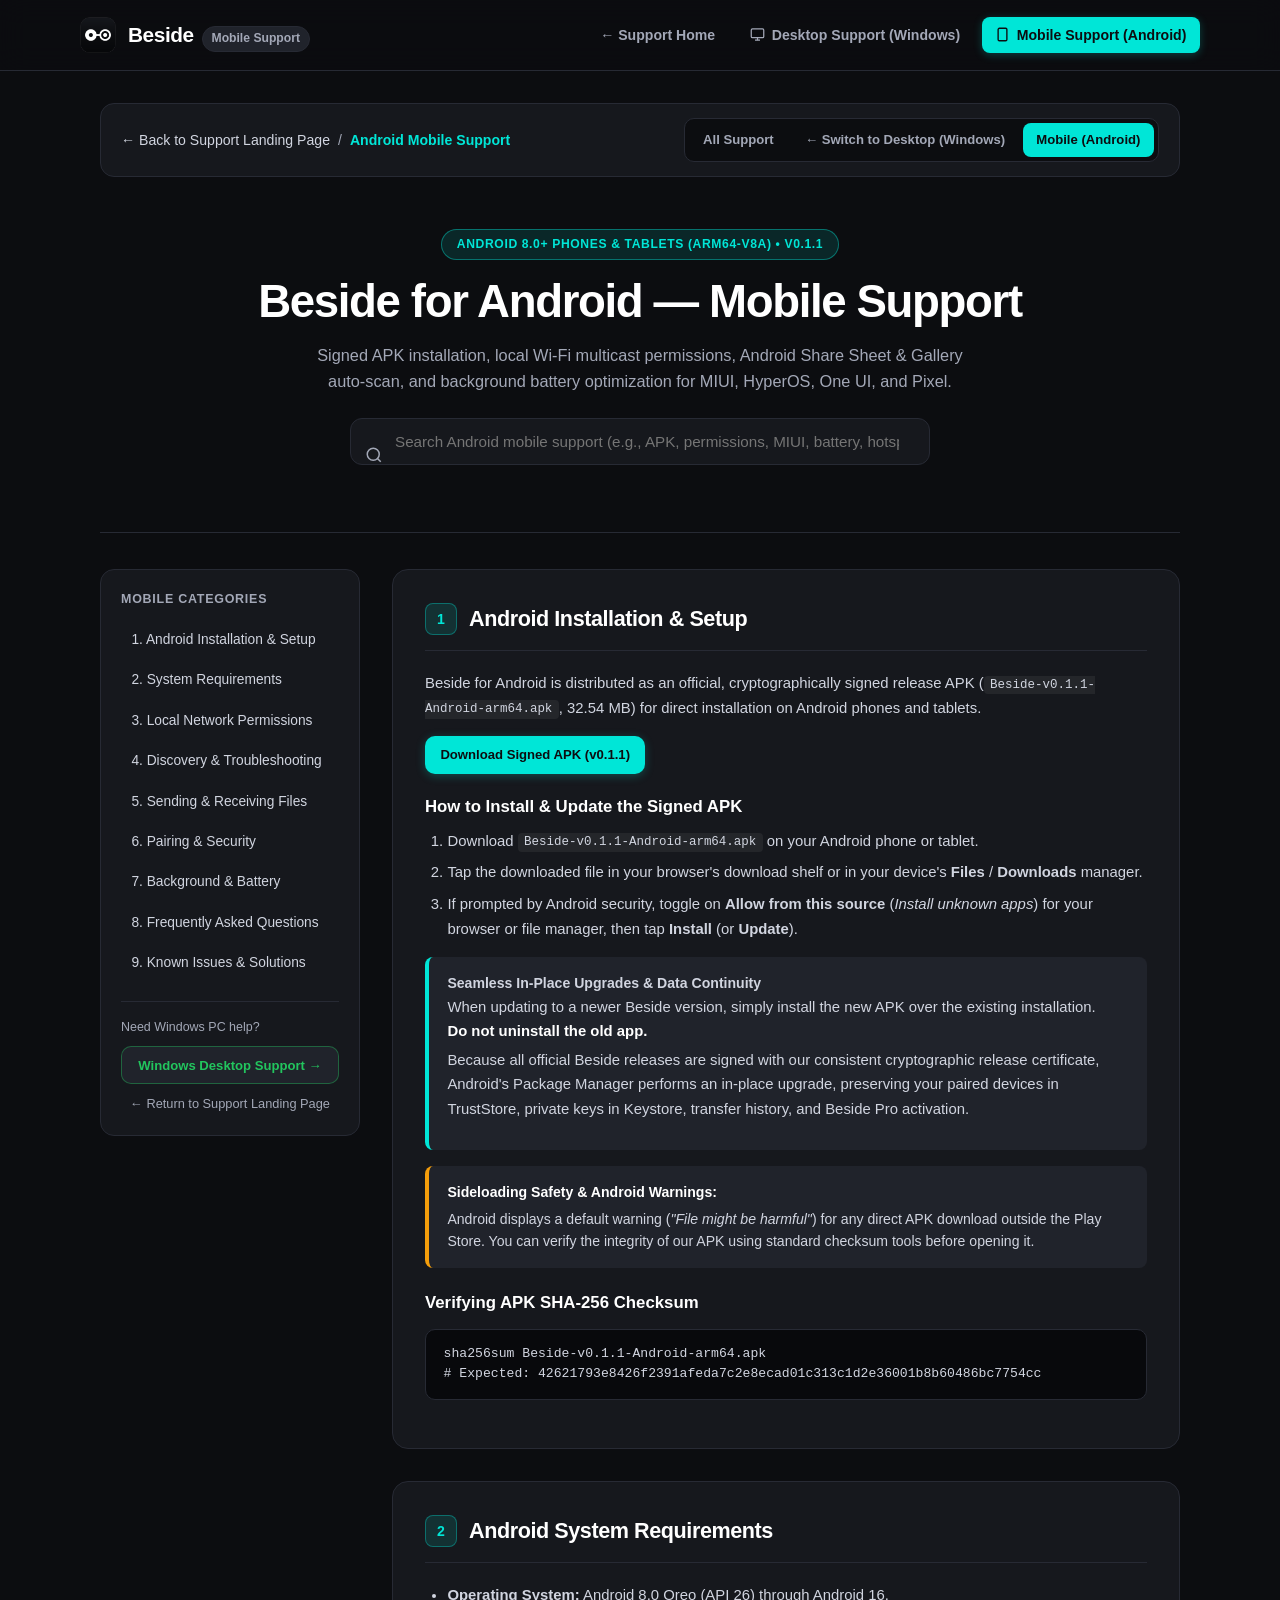
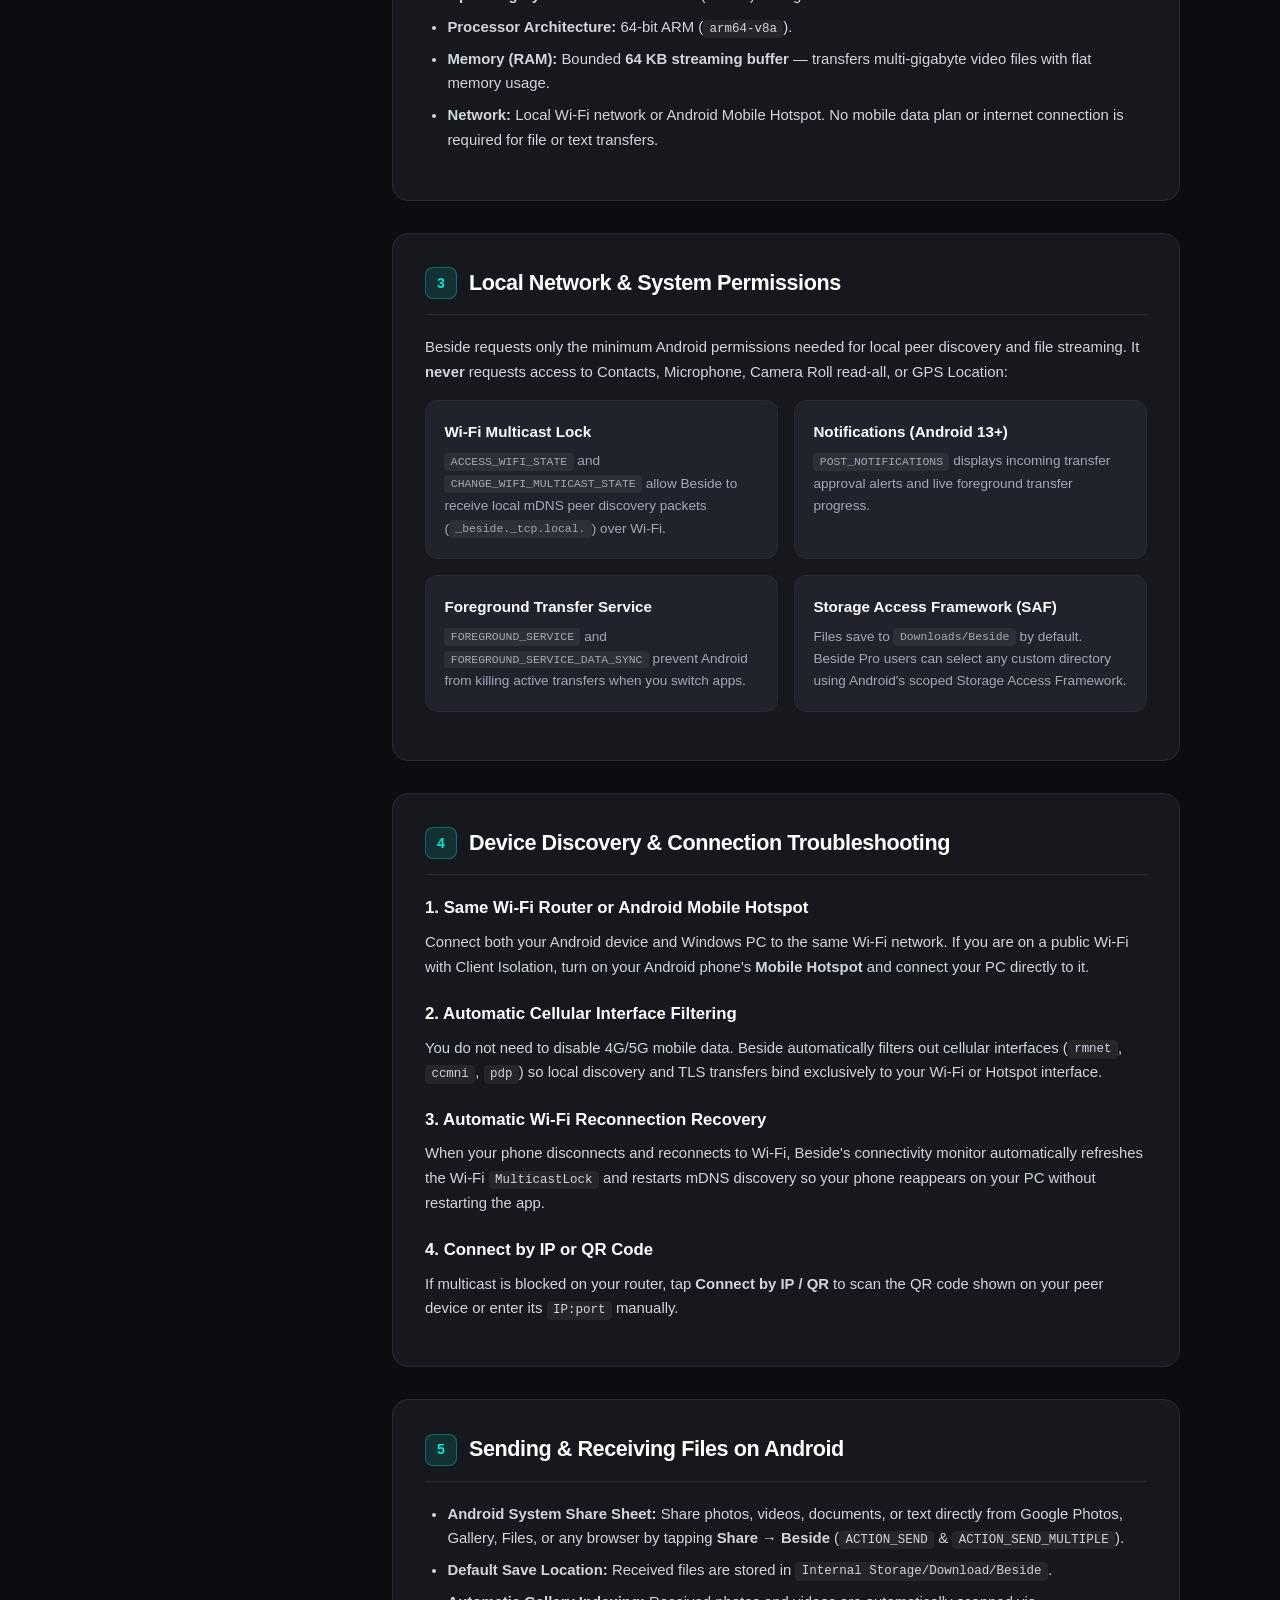
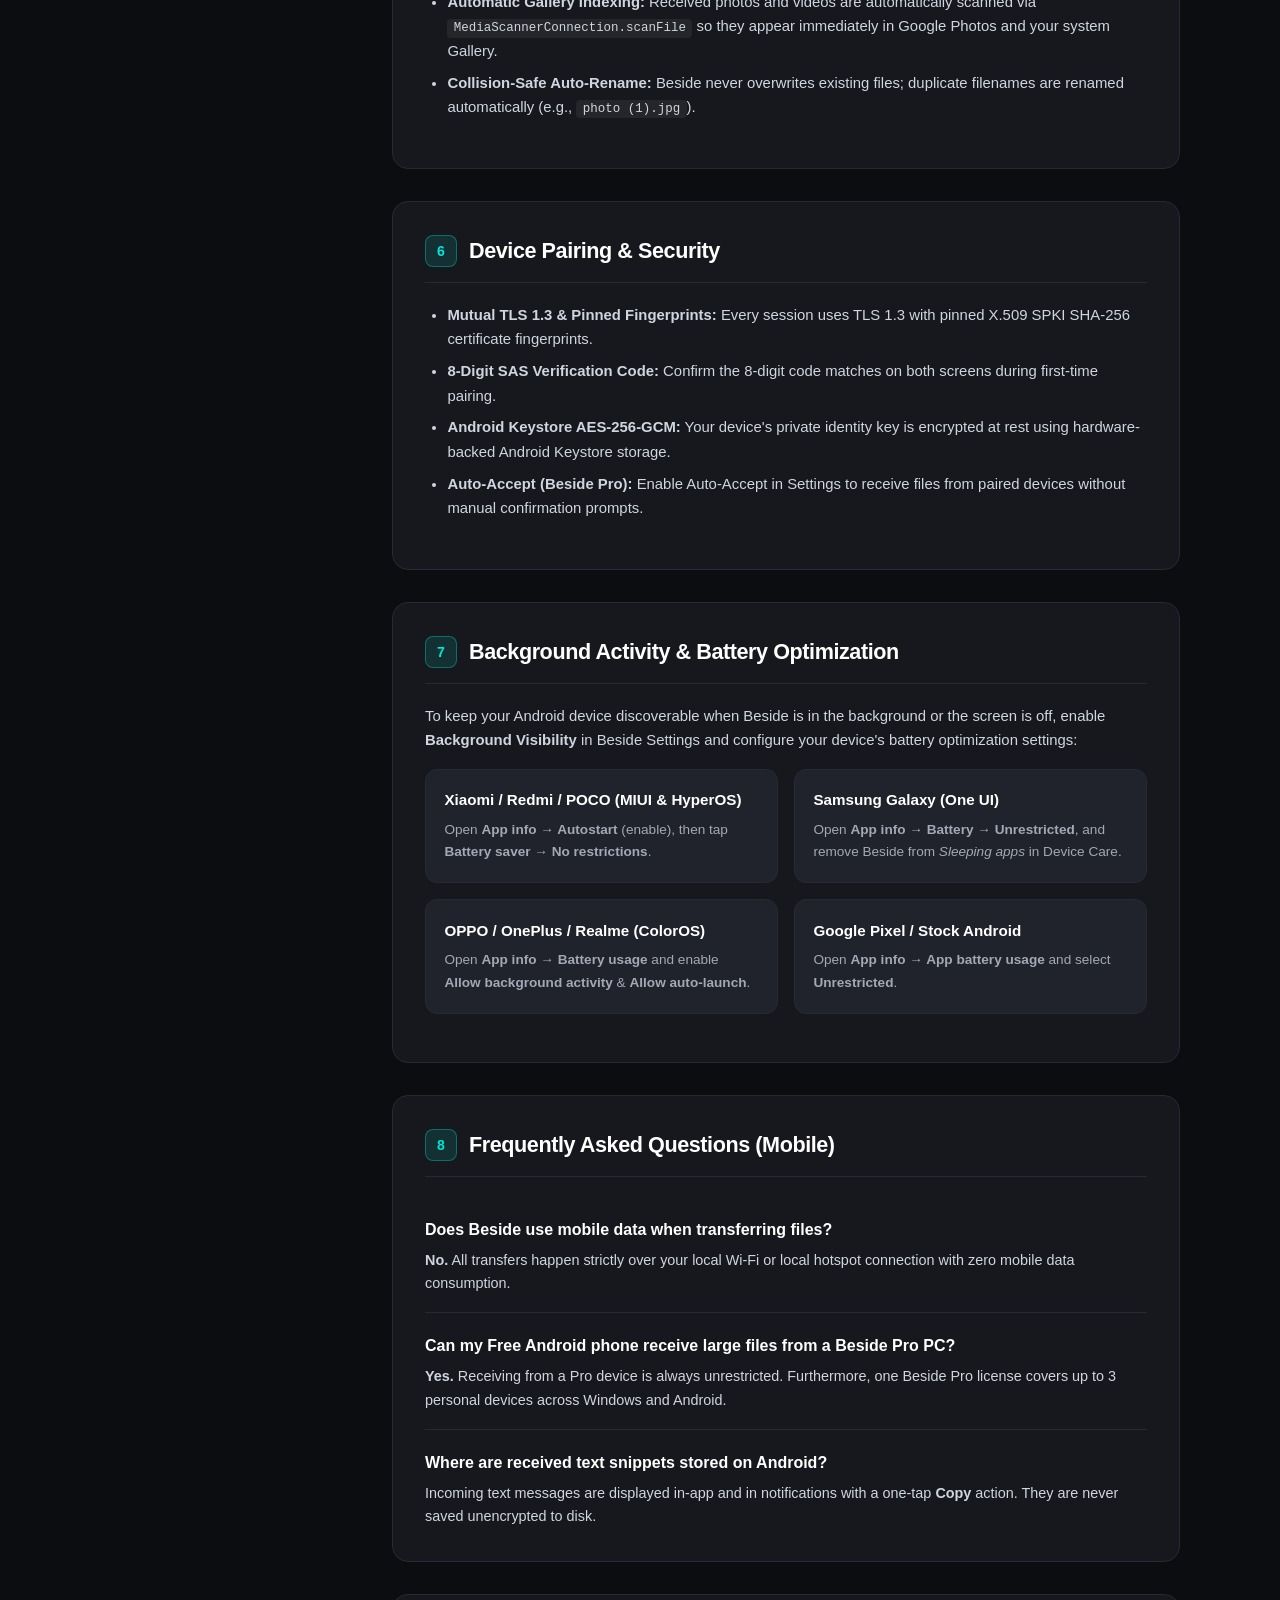
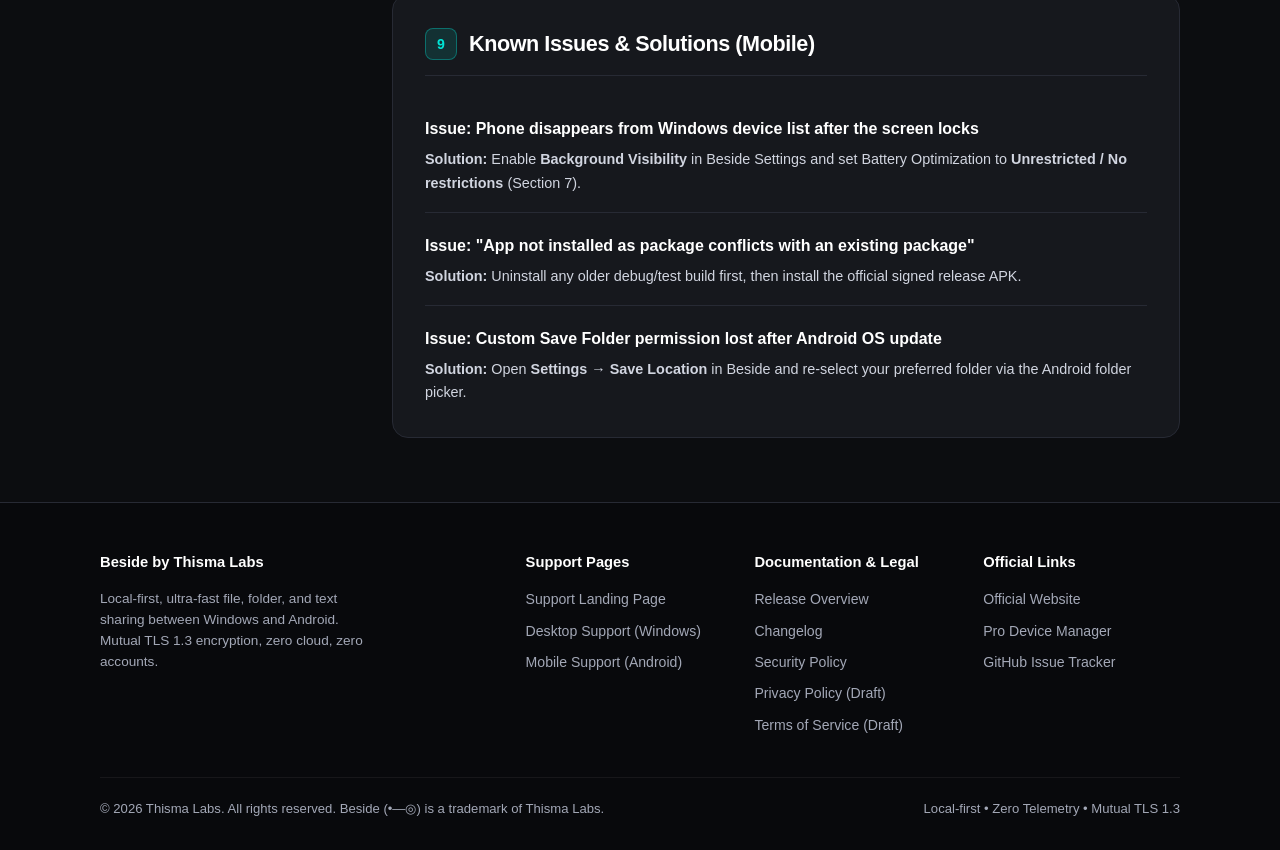
==== index.html @ 48322391 "Beside for Android customer support portal and release distribution" ====
<!DOCTYPE html>
<html lang="en">
<head>
  <meta charset="utf-8">
  <meta name="viewport" content="width=device-width, initial-scale=1">
  <title>Android Mobile Support — Beside Help Center</title>
  <meta name="description" content="Dedicated Android 8.0+ customer support for Beside: APK installation, local Wi-Fi multicast permissions, Share Sheet, Gallery auto-scan, and MIUI/HyperOS/One UI battery optimization.">
  <link rel="icon" type="image/png" href="assets/logo.png">
  <link rel="stylesheet" href="styles.css">
</head>
<body>
  <!-- Header & Navigation -->
  <header class="site-header">
    <div class="container header-inner">
      <a href="index.html" class="brand-link" aria-label="Beside Support Center Home">
        <img src="assets/logo.png" alt="Beside Logo" class="brand-logo" width="36" height="36">
        <div class="brand-title-wrap">
          <span class="product-name">Beside</span>
          <span class="support-tag">Mobile Support</span>
        </div>
      </a>

      <nav class="site-nav" aria-label="Support Navigation">
        <a href="index.html" class="nav-link">&larr; Support Home</a>
        <a href="https://thisma-labs.github.io/beside-windows-support" class="nav-link">
          <svg width="15" height="15" viewBox="0 0 24 24" fill="none" stroke="currentColor" stroke-width="2"><rect x="2" y="3" width="20" height="14" rx="2"/><line x1="8" y1="21" x2="16" y2="21"/><line x1="12" y1="17" x2="12" y2="21"/></svg>
          Desktop Support (Windows)
        </a>
        <a href="mobile.html" class="nav-link active-mobile" aria-current="page">
          <svg width="15" height="15" viewBox="0 0 24 24" fill="none" stroke="currentColor" stroke-width="2.2"><rect x="5" y="2" width="14" height="20" rx="2"/><line x1="12" y1="18" x2="12.01" y2="18"/></svg>
          Mobile Support (Android)
        </a>
      </nav>
    </div>
  </header>

  <main>
    <div class="container">
      <!-- Platform Switcher Bar -->
      <div class="platform-switcher-bar" aria-label="Support Platform Switcher">
        <div class="breadcrumb-nav">
          <a href="index.html">&larr; Back to Support Landing Page</a>
          <span>/</span>
          <span style="color: var(--cyan); font-weight: 700;">Android Mobile Support</span>
        </div>
        <div class="platform-tabs" role="navigation" aria-label="Switch Support Platform">
          <a href="index.html" class="platform-tab">All Support</a>
          <a href="https://thisma-labs.github.io/beside-windows-support" class="platform-tab">&larr; Switch to Desktop (Windows)</a>
          <a href="mobile.html" class="platform-tab active-mobile" aria-current="page">Mobile (Android)</a>
        </div>
      </div>

      <!-- Hero & Live Search -->
      <section class="support-hero">
        <div class="support-badge cyan">ANDROID 8.0+ PHONES &amp; TABLETS (arm64-v8a) &bull; v0.1.1</div>
        <h1 class="support-title">Beside for Android — Mobile Support</h1>
        <p class="support-subtitle">
          Signed APK installation, local Wi-Fi multicast permissions, Android Share Sheet &amp; Gallery auto-scan, and background battery optimization for MIUI, HyperOS, One UI, and Pixel.
        </p>
        <div class="support-search-wrap">
          <svg class="support-search-icon" width="18" height="18" viewBox="0 0 24 24" fill="none" stroke="currentColor" stroke-width="2"><circle cx="11" cy="11" r="8"/><line x1="21" y1="21" x2="16.65" y2="16.65"/></svg>
          <input
            id="mobile-search"
            type="search"
            class="support-search-input"
            placeholder="Search Android mobile support (e.g., APK, permissions, MIUI, battery, hotspot, gallery)..."
            aria-label="Search Android mobile support"
            oninput="filterSupport('mobile-search', 'mobile-search-status')"
          >
          <div id="mobile-search-status" class="search-status" aria-live="polite"></div>
        </div>
      </section>

      <div class="support-layout">
        <!-- Sticky Sidebar Table of Contents -->
        <aside class="support-sidebar" aria-label="Mobile Support Sections">
          <h3>Mobile Categories</h3>
          <ul class="support-toc">
            <li><a href="#installation">1. Android Installation &amp; Setup</a></li>
            <li><a href="#requirements">2. System Requirements</a></li>
            <li><a href="#permissions">3. Local Network Permissions</a></li>
            <li><a href="#discovery">4. Discovery &amp; Troubleshooting</a></li>
            <li><a href="#transfers">5. Sending &amp; Receiving Files</a></li>
            <li><a href="#pairing-security">6. Pairing &amp; Security</a></li>
            <li><a href="#battery-background">7. Background &amp; Battery</a></li>
            <li><a href="#faq">8. Frequently Asked Questions</a></li>
            <li><a href="#known-issues">9. Known Issues &amp; Solutions</a></li>
          </ul>
          <div class="support-sidebar-switch">
            <div style="font-size: 0.78rem; color: var(--silver); margin-bottom: 0.5rem;">Need Windows PC help?</div>
            <a href="https://thisma-labs.github.io/beside-windows-support" class="btn btn-secondary btn-sm" style="width: 100%; border-color: rgba(34, 197, 94, 0.4); color: var(--emerald);">
              Windows Desktop Support &rarr;
            </a>
            <a href="index.html" style="display: block; text-align: center; margin-top: 0.65rem; font-size: 0.8rem; color: var(--silver); text-decoration: none;">
              &larr; Return to Support Landing Page
            </a>
          </div>
        </aside>

        <!-- Main Content -->
        <div class="support-content">
          <!-- 1. Android Installation and Setup -->
          <section id="installation" class="support-section searchable-support-block">
            <div class="support-section-header">
              <span class="support-section-num cyan">1</span>
              <h2>Android Installation &amp; Setup</h2>
            </div>
            <p>
              Beside for Android is distributed as an official, cryptographically signed release APK (<code>Beside-v0.1.1-Android-arm64.apk</code>, 32.54 MB) for direct installation on Android phones and tablets.
            </p>
            <div style="margin: 1rem 0 1.25rem;">
              <a href="https://github.com/thisma-labs/beside/releases/download/v0.1.1/Beside-v0.1.1-Android-arm64.apk" class="btn btn-cyan btn-sm">Download Signed APK (v0.1.1)</a>
            </div>
            <h3>How to Install &amp; Update the Signed APK</h3>
            <ol>
              <li>Download <code>Beside-v0.1.1-Android-arm64.apk</code> on your Android phone or tablet.</li>
              <li>Tap the downloaded file in your browser's download shelf or in your device's <strong>Files</strong> / <strong>Downloads</strong> manager.</li>
              <li>If prompted by Android security, toggle on <strong>Allow from this source</strong> (<em>Install unknown apps</em>) for your browser or file manager, then tap <strong>Install</strong> (or <strong>Update</strong>).</li>
            </ol>
            <div class="support-callout cyan" style="margin-top: 1rem;">
              <h4>Seamless In-Place Upgrades &amp; Data Continuity</h4>
              <p>
                When updating to a newer Beside version, simply install the new APK over the existing installation. <strong>Do not uninstall the old app.</strong> Because all official Beside releases are signed with our consistent cryptographic release certificate, Android's Package Manager performs an in-place upgrade, preserving your paired devices in TrustStore, private keys in Keystore, transfer history, and Beside Pro activation.
              </p>
            </div>
            <div class="support-callout amber" style="margin-top: 1rem;">
              <strong>Sideloading Safety &amp; Android Warnings:</strong>
              Android displays a default warning (<em>"File might be harmful"</em>) for any direct APK download outside the Play Store. You can verify the integrity of our APK using standard checksum tools before opening it.
            </div>
            <h3>Verifying APK SHA-256 Checksum</h3>
            <pre class="support-code">sha256sum Beside-v0.1.1-Android-arm64.apk
# Expected: 42621793e8426f2391afeda7c2e8ecad01c313c1d2e36001b8b60486bc7754cc</pre>
          </section>

          <!-- 2. Android System Requirements -->
          <section id="requirements" class="support-section searchable-support-block">
            <div class="support-section-header">
              <span class="support-section-num cyan">2</span>
              <h2>Android System Requirements</h2>
            </div>
            <ul>
              <li><strong>Operating System:</strong> Android 8.0 Oreo (API 26) through Android 16.</li>
              <li><strong>Processor Architecture:</strong> 64-bit ARM (<code>arm64-v8a</code>).</li>
              <li><strong>Memory (RAM):</strong> Bounded <strong>64 KB streaming buffer</strong> — transfers multi-gigabyte video files with flat memory usage.</li>
              <li><strong>Network:</strong> Local Wi-Fi network or Android Mobile Hotspot. No mobile data plan or internet connection is required for file or text transfers.</li>
            </ul>
          </section>

          <!-- 3. Local Network Permissions -->
          <section id="permissions" class="support-section searchable-support-block">
            <div class="support-section-header">
              <span class="support-section-num cyan">3</span>
              <h2>Local Network &amp; System Permissions</h2>
            </div>
            <p>
              Beside requests only the minimum Android permissions needed for local peer discovery and file streaming. It <strong>never</strong> requests access to Contacts, Microphone, Camera Roll read-all, or GPS Location:
            </p>
            <div class="support-grid-2">
              <div class="support-mini-card">
                <h4>Wi-Fi Multicast Lock</h4>
                <p><code>ACCESS_WIFI_STATE</code> and <code>CHANGE_WIFI_MULTICAST_STATE</code> allow Beside to receive local mDNS peer discovery packets (<code>_beside._tcp.local.</code>) over Wi-Fi.</p>
              </div>
              <div class="support-mini-card">
                <h4>Notifications (Android 13+)</h4>
                <p><code>POST_NOTIFICATIONS</code> displays incoming transfer approval alerts and live foreground transfer progress.</p>
              </div>
              <div class="support-mini-card">
                <h4>Foreground Transfer Service</h4>
                <p><code>FOREGROUND_SERVICE</code> and <code>FOREGROUND_SERVICE_DATA_SYNC</code> prevent Android from killing active transfers when you switch apps.</p>
              </div>
              <div class="support-mini-card">
                <h4>Storage Access Framework (SAF)</h4>
                <p>Files save to <code>Downloads/Beside</code> by default. Beside Pro users can select any custom directory using Android's scoped Storage Access Framework.</p>
              </div>
            </div>
          </section>

          <!-- 4. Device Discovery and Connection Troubleshooting -->
          <section id="discovery" class="support-section searchable-support-block">
            <div class="support-section-header">
              <span class="support-section-num cyan">4</span>
              <h2>Device Discovery &amp; Connection Troubleshooting</h2>
            </div>
            <h3>1. Same Wi-Fi Router or Android Mobile Hotspot</h3>
            <p>
              Connect both your Android device and Windows PC to the same Wi-Fi network. If you are on a public Wi-Fi with Client Isolation, turn on your Android phone's <strong>Mobile Hotspot</strong> and connect your PC directly to it.
            </p>
            <h3>2. Automatic Cellular Interface Filtering</h3>
            <p>
              You do not need to disable 4G/5G mobile data. Beside automatically filters out cellular interfaces (<code>rmnet</code>, <code>ccmni</code>, <code>pdp</code>) so local discovery and TLS transfers bind exclusively to your Wi-Fi or Hotspot interface.
            </p>
            <h3>3. Automatic Wi-Fi Reconnection Recovery</h3>
            <p>
              When your phone disconnects and reconnects to Wi-Fi, Beside's connectivity monitor automatically refreshes the Wi-Fi <code>MulticastLock</code> and restarts mDNS discovery so your phone reappears on your PC without restarting the app.
            </p>
            <h3>4. Connect by IP or QR Code</h3>
            <p>
              If multicast is blocked on your router, tap <strong>Connect by IP / QR</strong> to scan the QR code shown on your peer device or enter its <code>IP:port</code> manually.
            </p>
          </section>

          <!-- 5. Sending and Receiving Files -->
          <section id="transfers" class="support-section searchable-support-block">
            <div class="support-section-header">
              <span class="support-section-num cyan">5</span>
              <h2>Sending &amp; Receiving Files on Android</h2>
            </div>
            <ul>
              <li><strong>Android System Share Sheet:</strong> Share photos, videos, documents, or text directly from Google Photos, Gallery, Files, or any browser by tapping <strong>Share &rarr; Beside</strong> (<code>ACTION_SEND</code> &amp; <code>ACTION_SEND_MULTIPLE</code>).</li>
              <li><strong>Default Save Location:</strong> Received files are stored in <code>Internal Storage/Download/Beside</code>.</li>
              <li><strong>Automatic Gallery Indexing:</strong> Received photos and videos are automatically scanned via <code>MediaScannerConnection.scanFile</code> so they appear immediately in Google Photos and your system Gallery.</li>
              <li><strong>Collision-Safe Auto-Rename:</strong> Beside never overwrites existing files; duplicate filenames are renamed automatically (e.g., <code>photo (1).jpg</code>).</li>
            </ul>
          </section>

          <!-- 6. Device Pairing and Security -->
          <section id="pairing-security" class="support-section searchable-support-block">
            <div class="support-section-header">
              <span class="support-section-num cyan">6</span>
              <h2>Device Pairing &amp; Security</h2>
            </div>
            <ul>
              <li><strong>Mutual TLS 1.3 &amp; Pinned Fingerprints:</strong> Every session uses TLS 1.3 with pinned X.509 SPKI SHA-256 certificate fingerprints.</li>
              <li><strong>8-Digit SAS Verification Code:</strong> Confirm the 8-digit code matches on both screens during first-time pairing.</li>
              <li><strong>Android Keystore AES-256-GCM:</strong> Your device's private identity key is encrypted at rest using hardware-backed Android Keystore storage.</li>
              <li><strong>Auto-Accept (Beside Pro):</strong> Enable Auto-Accept in Settings to receive files from paired devices without manual confirmation prompts.</li>
            </ul>
          </section>

          <!-- 7. Background Activity and Battery Optimization -->
          <section id="battery-background" class="support-section searchable-support-block">
            <div class="support-section-header">
              <span class="support-section-num cyan">7</span>
              <h2>Background Activity &amp; Battery Optimization</h2>
            </div>
            <p>
              To keep your Android device discoverable when Beside is in the background or the screen is off, enable <strong>Background Visibility</strong> in Beside Settings and configure your device's battery optimization settings:
            </p>
            <div class="support-grid-2">
              <div class="support-mini-card">
                <h4>Xiaomi / Redmi / POCO (MIUI &amp; HyperOS)</h4>
                <p>Open <strong>App info &rarr; Autostart</strong> (enable), then tap <strong>Battery saver &rarr; No restrictions</strong>.</p>
              </div>
              <div class="support-mini-card">
                <h4>Samsung Galaxy (One UI)</h4>
                <p>Open <strong>App info &rarr; Battery &rarr; Unrestricted</strong>, and remove Beside from <em>Sleeping apps</em> in Device Care.</p>
              </div>
              <div class="support-mini-card">
                <h4>OPPO / OnePlus / Realme (ColorOS)</h4>
                <p>Open <strong>App info &rarr; Battery usage</strong> and enable <strong>Allow background activity</strong> &amp; <strong>Allow auto-launch</strong>.</p>
              </div>
              <div class="support-mini-card">
                <h4>Google Pixel / Stock Android</h4>
                <p>Open <strong>App info &rarr; App battery usage</strong> and select <strong>Unrestricted</strong>.</p>
              </div>
            </div>
          </section>

          <!-- 8. Frequently Asked Questions -->
          <section id="faq" class="support-section searchable-support-block">
            <div class="support-section-header">
              <span class="support-section-num cyan">8</span>
              <h2>Frequently Asked Questions (Mobile)</h2>
            </div>
            <div class="faq-item">
              <h3>Does Beside use mobile data when transferring files?</h3>
              <p><strong>No.</strong> All transfers happen strictly over your local Wi-Fi or local hotspot connection with zero mobile data consumption.</p>
            </div>
            <div class="faq-item">
              <h3>Can my Free Android phone receive large files from a Beside Pro PC?</h3>
              <p><strong>Yes.</strong> Receiving from a Pro device is always unrestricted. Furthermore, one Beside Pro license covers up to 3 personal devices across Windows and Android.</p>
            </div>
            <div class="faq-item">
              <h3>Where are received text snippets stored on Android?</h3>
              <p>Incoming text messages are displayed in-app and in notifications with a one-tap <strong>Copy</strong> action. They are never saved unencrypted to disk.</p>
            </div>
          </section>

          <!-- 9. Known Issues and Solutions -->
          <section id="known-issues" class="support-section searchable-support-block">
            <div class="support-section-header">
              <span class="support-section-num cyan">9</span>
              <h2>Known Issues &amp; Solutions (Mobile)</h2>
            </div>
            <div class="faq-item">
              <h3>Issue: Phone disappears from Windows device list after the screen locks</h3>
              <p><strong>Solution:</strong> Enable <strong>Background Visibility</strong> in Beside Settings and set Battery Optimization to <strong>Unrestricted / No restrictions</strong> (Section 7).</p>
            </div>
            <div class="faq-item">
              <h3>Issue: "App not installed as package conflicts with an existing package"</h3>
              <p><strong>Solution:</strong> Uninstall any older debug/test build first, then install the official signed release APK.</p>
            </div>
            <div class="faq-item">
              <h3>Issue: Custom Save Folder permission lost after Android OS update</h3>
              <p><strong>Solution:</strong> Open <strong>Settings &rarr; Save Location</strong> in Beside and re-select your preferred folder via the Android folder picker.</p>
            </div>
          </section>
        </div>
      </div>
    </div>
  </main>

  <!-- Footer -->
  <footer class="site-footer">
    <div class="container">
      <div class="footer-grid">
        <div class="footer-col">
          <h4>Beside by Thisma Labs</h4>
          <p style="max-width: 280px; font-size: 0.85rem; line-height: 1.55;">
            Local-first, ultra-fast file, folder, and text sharing between Windows and Android. Mutual TLS 1.3 encryption, zero cloud, zero accounts.
          </p>
        </div>
        <div class="footer-col">
          <h4>Support Pages</h4>
          <ul>
            <li><a href="index.html">Support Landing Page</a></li>
            <li><a href="https://thisma-labs.github.io/beside-windows-support">Desktop Support (Windows)</a></li>
            <li><a href="mobile.html">Mobile Support (Android)</a></li>
          </ul>
        </div>
        <div class="footer-col">
          <h4>Documentation &amp; Legal</h4>
          <ul>
            <li><a href="README.md">Release Overview</a></li>
            <li><a href="CHANGELOG.md">Changelog</a></li>
            <li><a href="SECURITY.md">Security Policy</a></li>
            <li><a href="https://beside-license-worker.khthisald.workers.dev/legal/privacy">Privacy Policy (Draft)</a></li>
            <li><a href="https://beside-license-worker.khthisald.workers.dev/legal/terms">Terms of Service (Draft)</a></li>
          </ul>
        </div>
        <div class="footer-col">
          <h4>Official Links</h4>
          <ul>
            <li><a href="https://beside-license-worker.khthisald.workers.dev" target="_blank" rel="noopener noreferrer">Official Website</a></li>
            <li><a href="https://beside-license-worker.khthisald.workers.dev/devices" target="_blank" rel="noopener noreferrer">Pro Device Manager</a></li>
            <li><a href="https://github.com/thisma-labs/beside/issues" target="_blank" rel="noopener noreferrer">GitHub Issue Tracker</a></li>
          </ul>
        </div>
      </div>
      <div class="footer-bottom">
        <div>&copy; 2026 Thisma Labs. All rights reserved. Beside (&bull;&mdash;&#9678;) is a trademark of Thisma Labs.</div>
        <div>Local-first &bull; Zero Telemetry &bull; Mutual TLS 1.3</div>
      </div>
    </div>
  </footer>

  <script>
    function filterSupport(inputId, statusId) {
      var input = document.getElementById(inputId);
      var status = document.getElementById(statusId);
      if (!input) return;
      var q = (input.value || '').trim().toLowerCase();
      var blocks = document.querySelectorAll('.searchable-support-block');
      var count = 0;
      for (var i = 0; i < blocks.length; i++) {
        var el = blocks[i];
        var txt = (el.textContent || '').toLowerCase();
        if (!q || txt.indexOf(q) !== -1) {
          el.style.display = '';
          count++;
        } else {
          el.style.display = 'none';
        }
      }
      if (status) {
        status.textContent = !q ? '' : (count === 0 ? 'No matching sections found.' : 'Showing ' + count + ' matching section' + (count === 1 ? '' : 's') + '.');
      }
    }
  </script>
</body>
</html>
---- styles.css ----
/*
 * Beside Customer Support Center — Official Stylesheet
 * Brand Palette: Obsidian Dark (#0C0D10), Slate Cards (#16181D),
 * Signal Emerald (#22C55E) for Desktop/Primary, Cyan (#00E6D7) for Mobile/Accent.
 * WCAG 2.2 AA Accessible & Mobile-First Responsive Layout.
 */

:root {
  --bg: #0C0D10;
  --bg-footer: #08090C;
  --card: #16181D;
  --card-elevated: #20232B;
  --card-hover: #262A34;
  --border: #272A34;
  --border-focus: #3A4050;
  --emerald: #22C55E;
  --emerald-subtle: rgba(34, 197, 94, 0.12);
  --emerald-glow: rgba(34, 197, 94, 0.25);
  --cyan: #00E6D7;
  --cyan-subtle: rgba(0, 230, 215, 0.12);
  --cyan-glow: rgba(0, 230, 215, 0.25);
  --amber: #F59E0B;
  --amber-subtle: rgba(245, 158, 11, 0.12);
  --white: #FFFFFF;
  --silver: #A3A8B7;
  --silver-light: #D1D5E0;
  --font-sans: -apple-system, BlinkMacSystemFont, "Segoe UI", Roboto, Inter, Helvetica, Arial, sans-serif;
  --font-mono: ui-monospace, "Cascadia Code", "JetBrains Mono", Consolas, monospace;
  --max-w: 1120px;
}

* {
  box-sizing: border-box;
  margin: 0;
  padding: 0;
}

html {
  scroll-behavior: smooth;
}

body {
  background-color: var(--bg);
  color: var(--white);
  font-family: var(--font-sans);
  line-height: 1.6;
  display: flex;
  flex-direction: column;
  min-height: 100vh;
  -webkit-font-smoothing: antialiased;
}

a:focus-visible,
button:focus-visible,
input:focus-visible {
  outline: 2px solid var(--emerald);
  outline-offset: 3px;
}

.container {
  width: 100%;
  max-width: var(--max-w);
  margin: 0 auto;
  padding: 0 1.25rem;
}

/* Header & Primary Navigation */
.site-header {
  position: sticky;
  top: 0;
  z-index: 100;
  background: rgba(12, 13, 16, 0.92);
  backdrop-filter: blur(14px);
  -webkit-backdrop-filter: blur(14px);
  border-bottom: 1px solid var(--border);
}

.header-inner {
  display: flex;
  align-items: center;
  justify-content: space-between;
  min-height: 70px;
  gap: 1rem;
  padding: 0.5rem 0;
}

.brand-link {
  display: inline-flex;
  align-items: center;
  gap: 0.75rem;
  text-decoration: none;
  color: var(--white);
}

.brand-logo {
  width: 36px;
  height: 36px;
  border-radius: 9px;
  display: block;
}

.brand-title-wrap {
  display: flex;
  align-items: baseline;
  gap: 0.5rem;
  flex-wrap: wrap;
}

.product-name {
  font-size: 1.3rem;
  font-weight: 800;
  letter-spacing: -0.02em;
  color: var(--white);
}

.support-tag {
  font-size: 0.76rem;
  font-weight: 600;
  color: var(--silver);
  background: var(--card-elevated);
  border: 1px solid var(--border);
  padding: 0.15rem 0.55rem;
  border-radius: 9999px;
}

.site-nav {
  display: flex;
  align-items: center;
  gap: 0.5rem;
  flex-wrap: wrap;
}

.nav-link {
  display: inline-flex;
  align-items: center;
  gap: 0.4rem;
  padding: 0.45rem 0.85rem;
  border-radius: 8px;
  color: var(--silver);
  text-decoration: none;
  font-size: 0.88rem;
  font-weight: 600;
  transition: all 0.15s ease;
}

.nav-link:hover {
  color: var(--white);
  background: var(--card-elevated);
}

.nav-link.active-hub {
  color: var(--white);
  background: var(--card-elevated);
  border: 1px solid var(--border-focus);
}

.nav-link.active-desktop {
  background: var(--emerald);
  color: #0C0D10;
  box-shadow: 0 2px 8px var(--emerald-glow);
}

.nav-link.active-mobile {
  background: var(--cyan);
  color: #0C0D10;
  box-shadow: 0 2px 8px var(--cyan-glow);
}

/* Buttons */
.btn {
  display: inline-flex;
  align-items: center;
  justify-content: center;
  gap: 0.5rem;
  padding: 0.65rem 1.25rem;
  font-size: 0.9rem;
  font-weight: 600;
  border-radius: 10px;
  text-decoration: none;
  transition: all 0.15s ease;
  cursor: pointer;
  border: 1px solid transparent;
  white-space: nowrap;
}

.btn:hover {
  opacity: 0.94;
  transform: translateY(-1px);
}

.btn-primary {
  background: var(--emerald);
  color: #0C0D10;
  box-shadow: 0 2px 10px var(--emerald-glow);
}

.btn-cyan {
  background: var(--cyan);
  color: #0C0D10;
  box-shadow: 0 2px 10px var(--cyan-glow);
}

.btn-secondary {
  background: var(--card-elevated);
  color: var(--white);
  border-color: var(--border);
}

.btn-secondary:hover {
  background: var(--card-hover);
  border-color: var(--border-focus);
}

.btn-sm {
  padding: 0.45rem 0.9rem;
  font-size: 0.82rem;
}

/* Main Content */
main {
  flex: 1;
  padding: 2rem 0 4rem;
}

/* Platform Switcher Subbar */
.platform-switcher-bar {
  display: flex;
  align-items: center;
  justify-content: space-between;
  flex-wrap: wrap;
  gap: 1rem;
  background: var(--card);
  border: 1px solid var(--border);
  border-radius: 14px;
  padding: 0.85rem 1.25rem;
  margin-bottom: 2rem;
}

.breadcrumb-nav {
  display: flex;
  align-items: center;
  gap: 0.5rem;
  font-size: 0.88rem;
  color: var(--silver);
  flex-wrap: wrap;
}

.breadcrumb-nav a {
  color: var(--silver-light);
  text-decoration: none;
  font-weight: 500;
  display: inline-flex;
  align-items: center;
  gap: 0.35rem;
}

.breadcrumb-nav a:hover {
  color: var(--emerald);
}

.platform-tabs {
  display: inline-flex;
  align-items: center;
  background: var(--bg);
  border: 1px solid var(--border);
  border-radius: 10px;
  padding: 0.25rem;
  gap: 0.25rem;
  flex-wrap: wrap;
}

.platform-tab {
  display: inline-flex;
  align-items: center;
  gap: 0.4rem;
  padding: 0.42rem 0.85rem;
  border-radius: 8px;
  font-size: 0.82rem;
  font-weight: 600;
  text-decoration: none;
  color: var(--silver);
  transition: all 0.15s ease;
}

.platform-tab:hover {
  color: var(--white);
  background: var(--card-elevated);
}

.platform-tab.active-desktop {
  background: var(--emerald);
  color: #0C0D10;
}

.platform-tab.active-mobile {
  background: var(--cyan);
  color: #0C0D10;
}

.platform-tab.active-hub {
  background: var(--card-elevated);
  color: var(--white);
}

/* Hero Section */
.support-hero {
  text-align: center;
  padding: 1.25rem 0 2.5rem;
  border-bottom: 1px solid var(--border);
  margin-bottom: 2.25rem;
}

.support-badge {
  display: inline-flex;
  align-items: center;
  gap: 0.45rem;
  background: var(--emerald-subtle);
  border: 1px solid rgba(34, 197, 94, 0.4);
  color: var(--emerald);
  font-size: 0.76rem;
  font-weight: 700;
  letter-spacing: 0.05em;
  padding: 0.32rem 0.9rem;
  border-radius: 9999px;
  margin-bottom: 1rem;
  text-transform: uppercase;
}

.support-badge.cyan {
  background: var(--cyan-subtle);
  border-color: rgba(0, 230, 215, 0.4);
  color: var(--cyan);
}

.support-title {
  font-size: clamp(1.9rem, 4.2vw, 2.85rem);
  font-weight: 800;
  letter-spacing: -0.03em;
  line-height: 1.15;
  margin-bottom: 0.85rem;
}

.support-subtitle {
  font-size: 1.02rem;
  color: var(--silver);
  max-width: 680px;
  margin: 0 auto 1.5rem;
  line-height: 1.6;
}

/* Search Box */
.support-search-wrap {
  max-width: 580px;
  margin: 0 auto;
  position: relative;
}

.support-search-input {
  width: 100%;
  background: var(--card);
  border: 1px solid var(--border);
  border-radius: 12px;
  padding: 0.85rem 1rem 0.85rem 2.75rem;
  color: var(--white);
  font-size: 0.95rem;
  font-family: var(--font-sans);
}

.support-search-input:focus {
  border-color: var(--emerald);
  box-shadow: 0 0 0 3px var(--emerald-subtle);
}

.support-search-icon {
  position: absolute;
  left: 0.95rem;
  top: 50%;
  transform: translateY(-50%);
  color: var(--silver);
  pointer-events: none;
}

.search-status {
  font-size: 0.82rem;
  color: var(--silver);
  margin-top: 0.5rem;
  min-height: 1.2rem;
}

/* Platform Selection Cards */
.platform-selector-grid {
  display: grid;
  grid-template-columns: repeat(auto-fit, minmax(320px, 1fr));
  gap: 1.5rem;
  margin-bottom: 3rem;
}

.platform-card {
  background: var(--card);
  border: 1px solid var(--border);
  border-radius: 16px;
  padding: 2rem;
  display: flex;
  flex-direction: column;
  transition: border-color 0.2s ease, transform 0.2s ease;
}

.platform-card:hover {
  transform: translateY(-2px);
}

.platform-card.desktop-card:hover {
  border-color: rgba(34, 197, 94, 0.5);
}

.platform-card.mobile-card:hover {
  border-color: rgba(0, 230, 215, 0.5);
}

.platform-card-header {
  display: flex;
  align-items: center;
  gap: 1rem;
  margin-bottom: 1rem;
}

.platform-icon-box {
  width: 52px;
  height: 52px;
  border-radius: 12px;
  display: flex;
  align-items: center;
  justify-content: center;
  flex-shrink: 0;
}

.platform-icon-box.desktop {
  background: var(--emerald-subtle);
  border: 1px solid rgba(34, 197, 94, 0.35);
  color: var(--emerald);
}

.platform-icon-box.mobile {
  background: var(--cyan-subtle);
  border: 1px solid rgba(0, 230, 215, 0.35);
  color: var(--cyan);
}

.platform-topic-list {
  list-style: none;
  margin: 1rem 0 1.75rem;
  display: grid;
  grid-template-columns: 1fr 1fr;
  gap: 0.55rem 0.75rem;
}

.platform-topic-list li a {
  color: var(--silver-light);
  text-decoration: none;
  font-size: 0.86rem;
}

.platform-topic-list li a:hover {
  color: var(--emerald);
}

.mobile-card .platform-topic-list li a:hover {
  color: var(--cyan);
}

/* Two-Column Help Layout */
.support-layout {
  display: grid;
  grid-template-columns: 260px 1fr;
  gap: 2rem;
  align-items: start;
}

.support-sidebar {
  position: sticky;
  top: 90px;
  background: var(--card);
  border: 1px solid var(--border);
  border-radius: 14px;
  padding: 1.25rem;
}

.support-sidebar h3 {
  font-size: 0.78rem;
  font-weight: 700;
  text-transform: uppercase;
  letter-spacing: 0.06em;
  color: var(--silver);
  margin-bottom: 0.75rem;
}

.support-toc {
  list-style: none;
  display: flex;
  flex-direction: column;
  gap: 0.25rem;
}

.support-toc a {
  display: block;
  padding: 0.45rem 0.65rem;
  border-radius: 8px;
  color: var(--silver-light);
  text-decoration: none;
  font-size: 0.86rem;
  font-weight: 500;
  transition: all 0.15s ease;
}

.support-toc a:hover {
  background: var(--card-elevated);
  color: var(--white);
}

.support-sidebar-switch {
  margin-top: 1.25rem;
  padding-top: 1rem;
  border-top: 1px solid var(--border);
}

/* Content Sections */
.support-content {
  display: flex;
  flex-direction: column;
  gap: 2rem;
  min-width: 0;
}

.support-section {
  background: var(--card);
  border: 1px solid var(--border);
  border-radius: 16px;
  padding: 2rem;
  scroll-margin-top: 90px;
}

.support-section-header {
  display: flex;
  align-items: center;
  gap: 0.75rem;
  margin-bottom: 1.25rem;
  padding-bottom: 0.85rem;
  border-bottom: 1px solid var(--border);
}

.support-section-num {
  width: 32px;
  height: 32px;
  border-radius: 8px;
  background: var(--emerald-subtle);
  border: 1px solid rgba(34, 197, 94, 0.35);
  color: var(--emerald);
  font-weight: 800;
  font-size: 0.88rem;
  display: inline-flex;
  align-items: center;
  justify-content: center;
  flex-shrink: 0;
}

.support-section-num.cyan {
  background: var(--cyan-subtle);
  border-color: rgba(0, 230, 215, 0.35);
  color: var(--cyan);
}

.support-section h2 {
  font-size: 1.35rem;
  letter-spacing: -0.02em;
  color: var(--white);
}

.support-section h3 {
  font-size: 1.05rem;
  color: var(--white);
  margin: 1.35rem 0 0.5rem;
}

.support-section h3:first-of-type {
  margin-top: 0.25rem;
}

.support-section p {
  color: var(--silver-light);
  font-size: 0.93rem;
  line-height: 1.65;
  margin-bottom: 0.85rem;
}

.support-section ul,
.support-section ol {
  color: var(--silver-light);
  font-size: 0.93rem;
  line-height: 1.65;
  padding-left: 1.4rem;
  margin-bottom: 1rem;
}

.support-section li {
  margin-bottom: 0.45rem;
}

.support-section code {
  font-family: var(--font-mono);
  font-size: 0.84em;
  background: rgba(255, 255, 255, 0.06);
  padding: 0.15rem 0.4rem;
  border-radius: 4px;
}

.support-code {
  background: var(--bg-footer);
  border: 1px solid var(--border);
  border-radius: 10px;
  padding: 0.9rem 1.1rem;
  font-family: var(--font-mono);
  font-size: 0.82rem;
  color: var(--silver-light);
  overflow-x: auto;
  margin: 0.75rem 0 1rem;
  line-height: 1.55;
}

.support-callout {
  background: var(--card-elevated);
  border-left: 4px solid var(--emerald);
  border-radius: 8px;
  padding: 0.95rem 1.15rem;
  margin: 1rem 0;
  font-size: 0.88rem;
  color: var(--silver-light);
}

.support-callout.cyan {
  border-left-color: var(--cyan);
}

.support-callout.amber {
  border-left-color: var(--amber);
}

.support-callout strong {
  color: var(--white);
  display: block;
  margin-bottom: 0.25rem;
}

.support-grid-2 {
  display: grid;
  grid-template-columns: repeat(auto-fit, minmax(250px, 1fr));
  gap: 1rem;
  margin: 1rem 0;
}

.support-mini-card {
  background: var(--card-elevated);
  border: 1px solid var(--border);
  border-radius: 12px;
  padding: 1.15rem;
}

.support-mini-card h4 {
  color: var(--white);
  font-size: 0.95rem;
  margin-bottom: 0.4rem;
}

.support-mini-card p {
  font-size: 0.85rem;
  color: var(--silver);
  margin-bottom: 0;
}

.faq-item {
  border-bottom: 1px solid var(--border);
  padding: 1rem 0;
}

.faq-item:last-child {
  border-bottom: none;
  padding-bottom: 0;
}

.faq-item h3 {
  margin: 0 0 0.4rem;
  font-size: 1rem;
  color: var(--white);
}

.faq-item p {
  margin-bottom: 0;
  font-size: 0.9rem;
}

/* Footer */
.site-footer {
  background: var(--bg-footer);
  border-top: 1px solid var(--border);
  padding: 3rem 0 2rem;
  color: var(--silver);
  font-size: 0.88rem;
}

.footer-grid {
  display: grid;
  grid-template-columns: 2fr 1fr 1fr 1fr;
  gap: 2rem;
  margin-bottom: 2rem;
}

.footer-col h4 {
  color: var(--white);
  font-size: 0.92rem;
  font-weight: 700;
  margin-bottom: 0.85rem;
}

.footer-col ul {
  list-style: none;
}

.footer-col li {
  margin-bottom: 0.55rem;
}

.footer-col a {
  color: var(--silver);
  text-decoration: none;
}

.footer-col a:hover {
  color: var(--white);
}

.footer-bottom {
  border-top: 1px solid rgba(255, 255, 255, 0.06);
  padding-top: 1.25rem;
  display: flex;
  align-items: center;
  justify-content: space-between;
  flex-wrap: wrap;
  gap: 1rem;
  font-size: 0.82rem;
}

/* Responsive Breakpoints */
@media (max-width: 900px) {
  .support-layout {
    grid-template-columns: 1fr;
  }
  .support-sidebar {
    position: static;
  }
  .support-toc {
    flex-direction: row;
    flex-wrap: wrap;
    gap: 0.4rem;
  }
  .support-toc a {
    background: var(--card-elevated);
    border: 1px solid var(--border);
    font-size: 0.8rem;
    padding: 0.35rem 0.65rem;
  }
  .footer-grid {
    grid-template-columns: 1fr 1fr;
  }
}

@media (max-width: 640px) {
  .header-inner {
    flex-direction: column;
    align-items: flex-start;
  }
  .site-nav {
    width: 100%;
    justify-content: flex-start;
  }
  .platform-topic-list {
    grid-template-columns: 1fr;
  }
  .support-section {
    padding: 1.35rem 1.15rem;
  }
  .platform-switcher-bar {
    flex-direction: column;
    align-items: stretch;
  }
  .footer-grid {
    grid-template-columns: 1fr;
  }
}
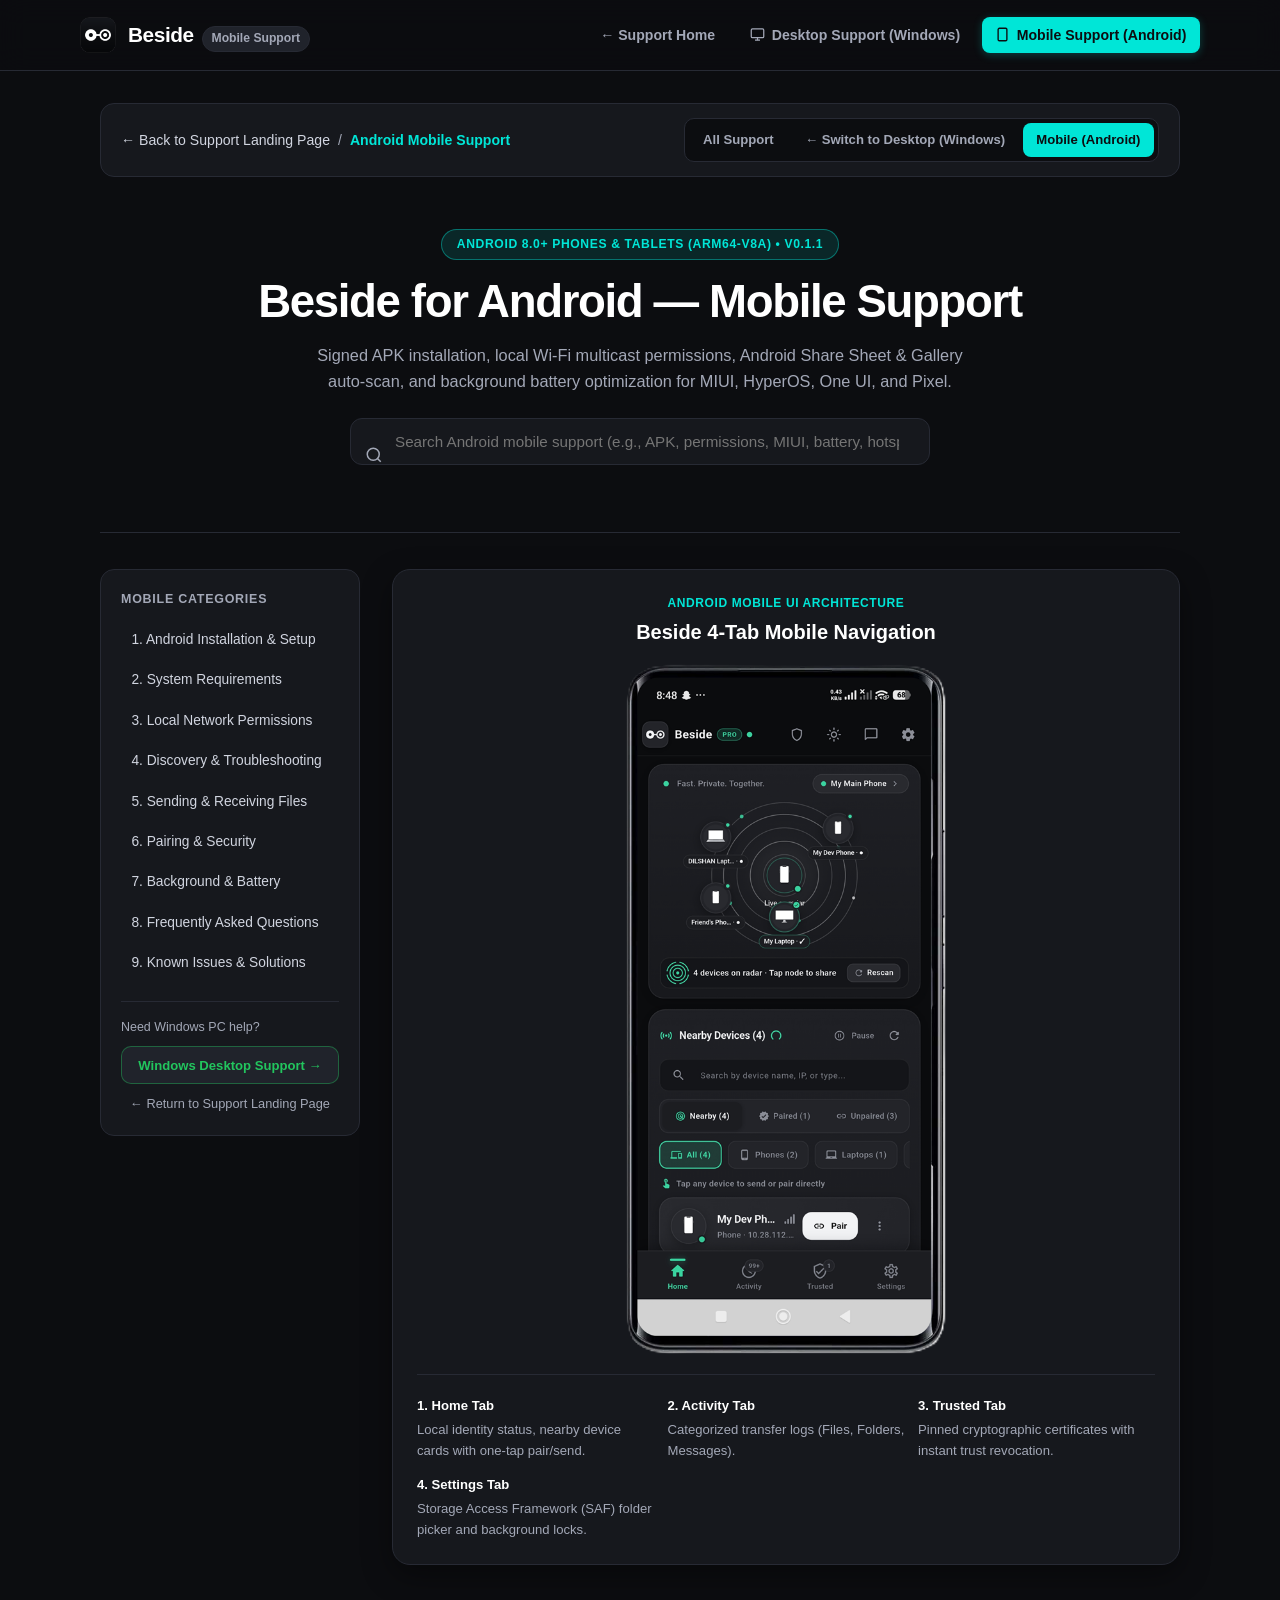
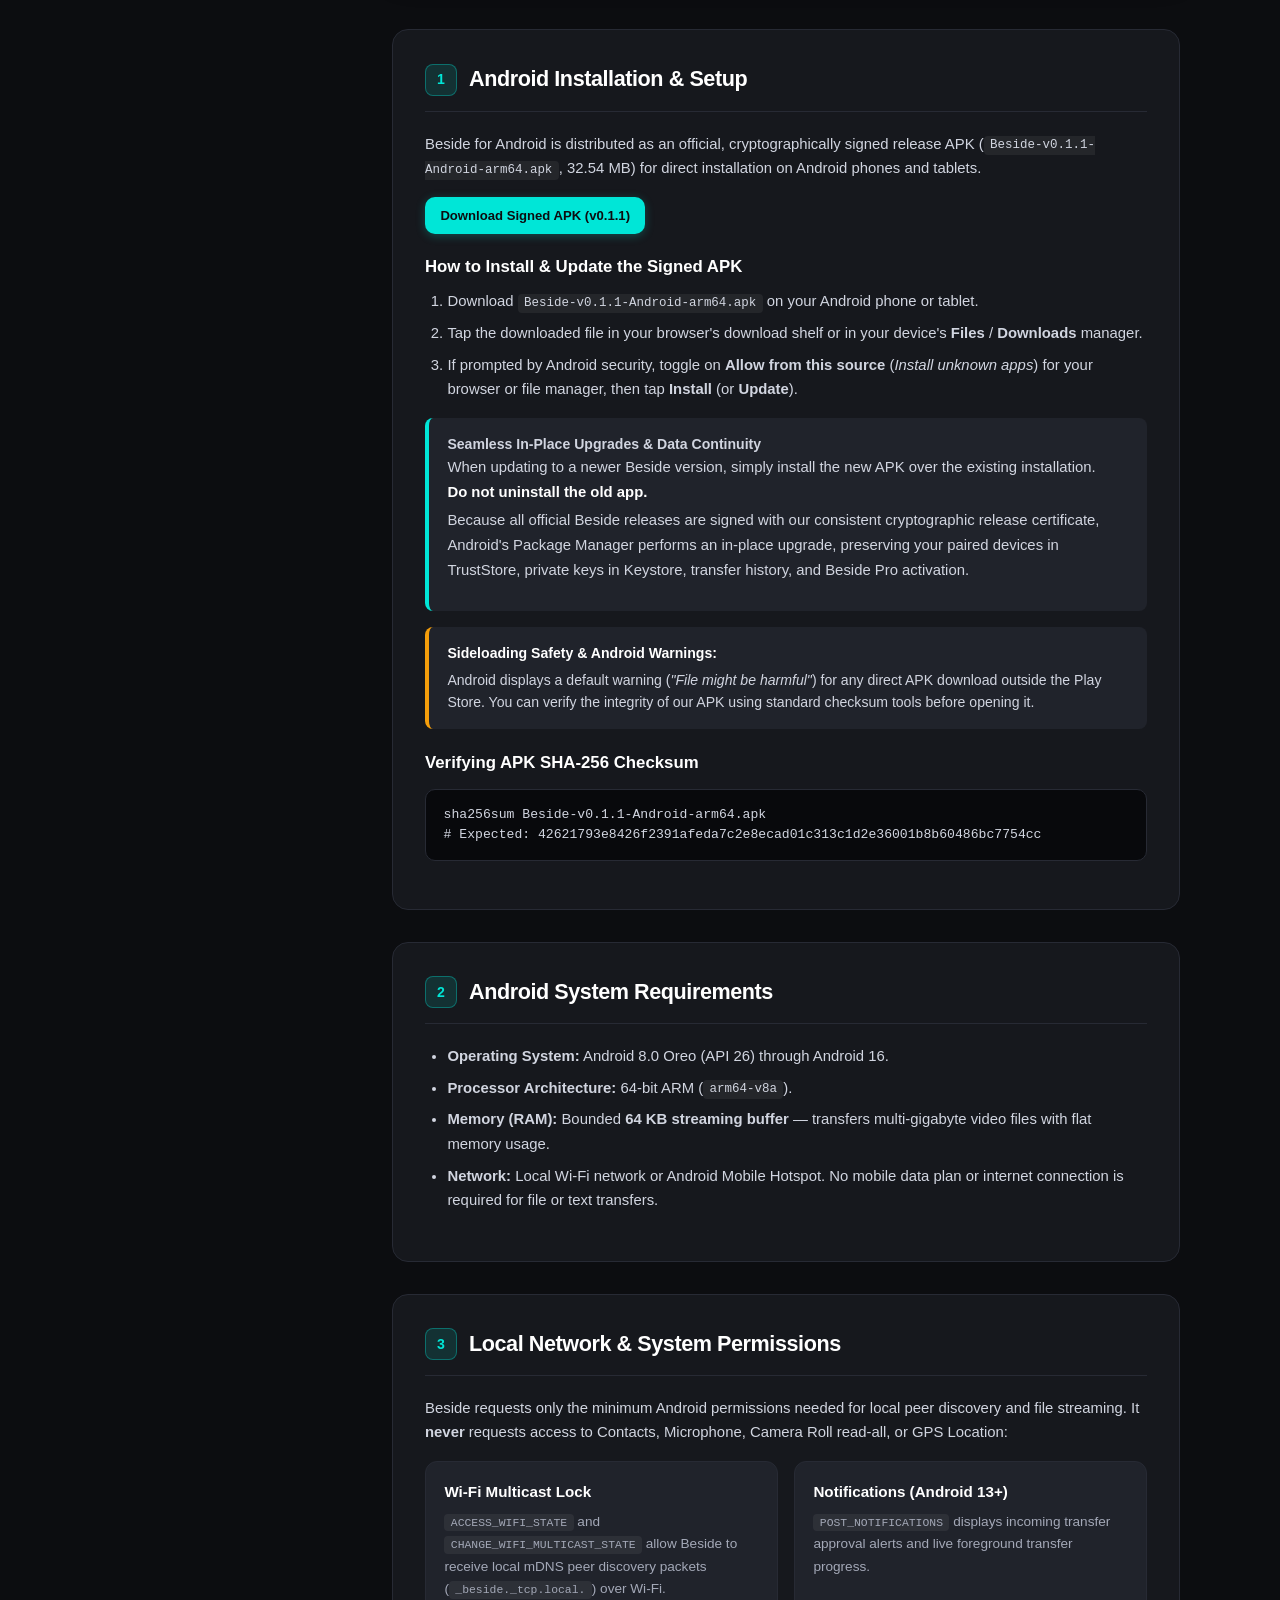
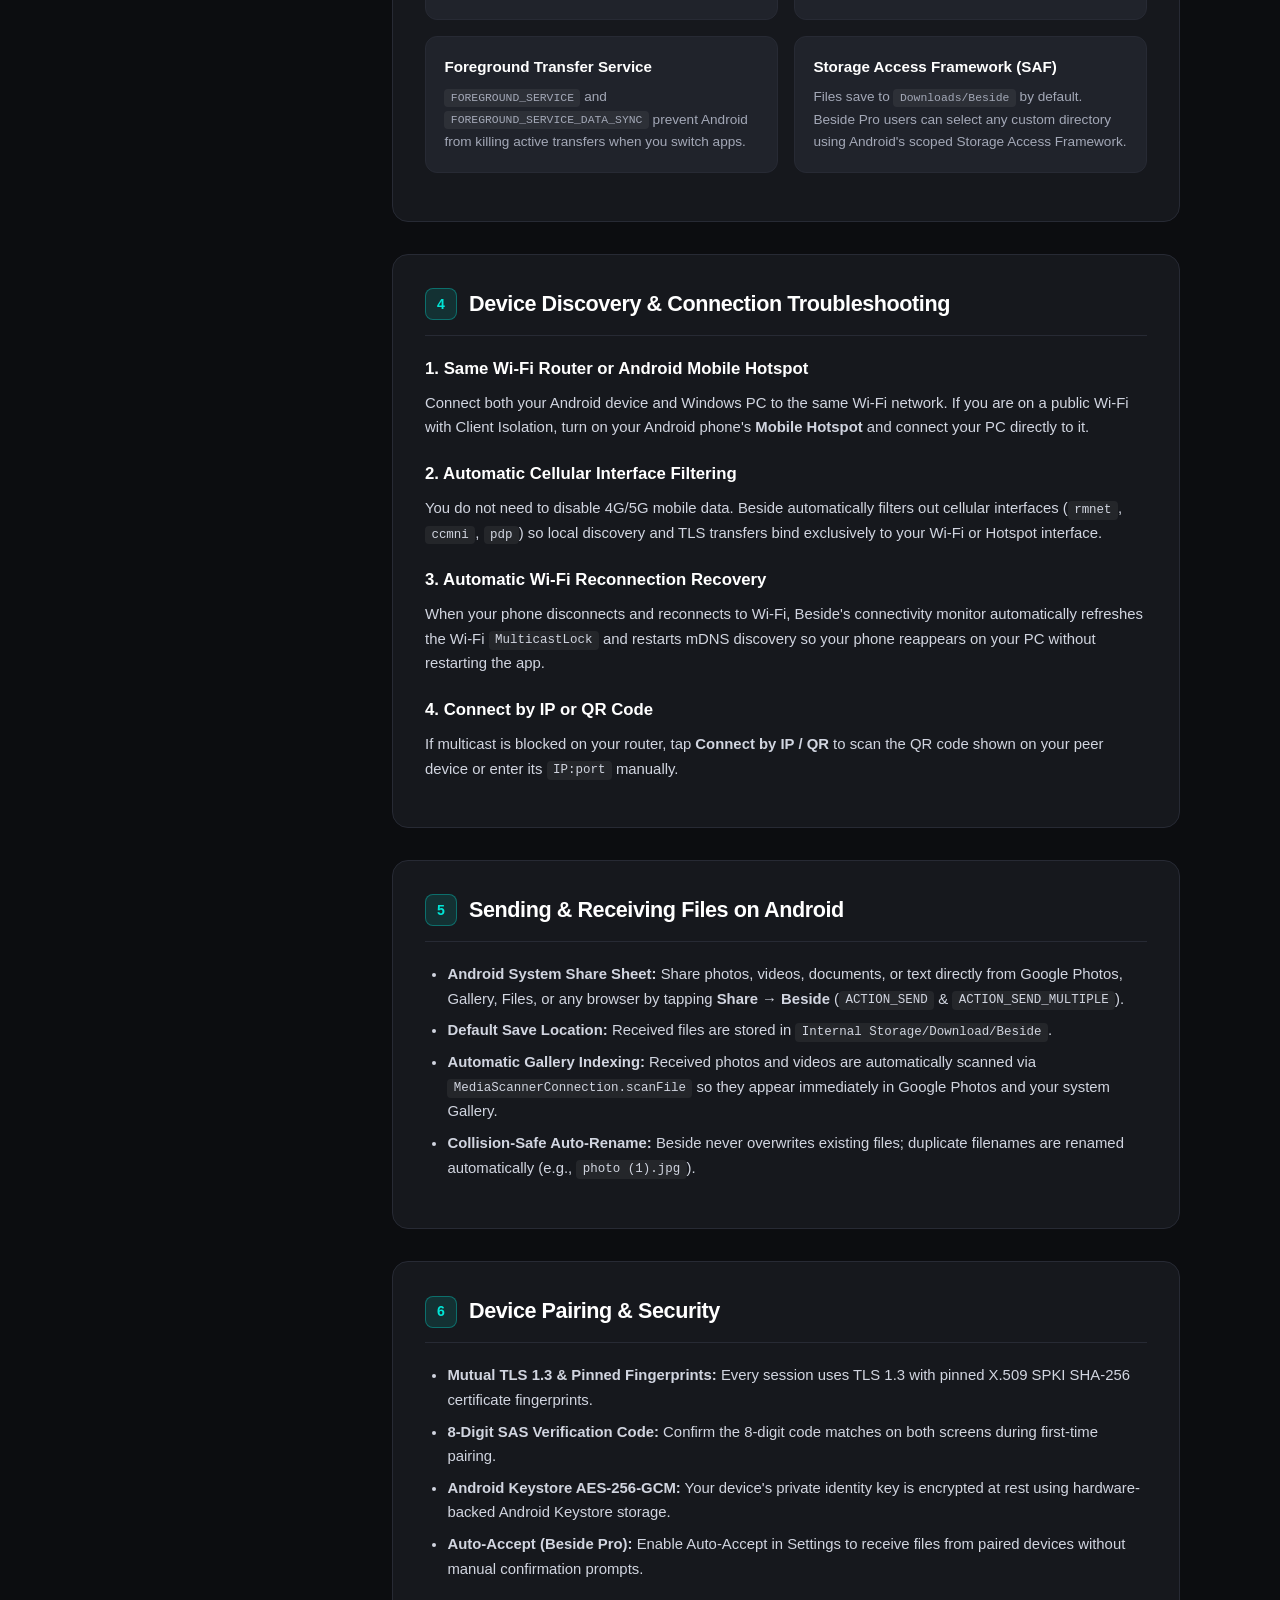
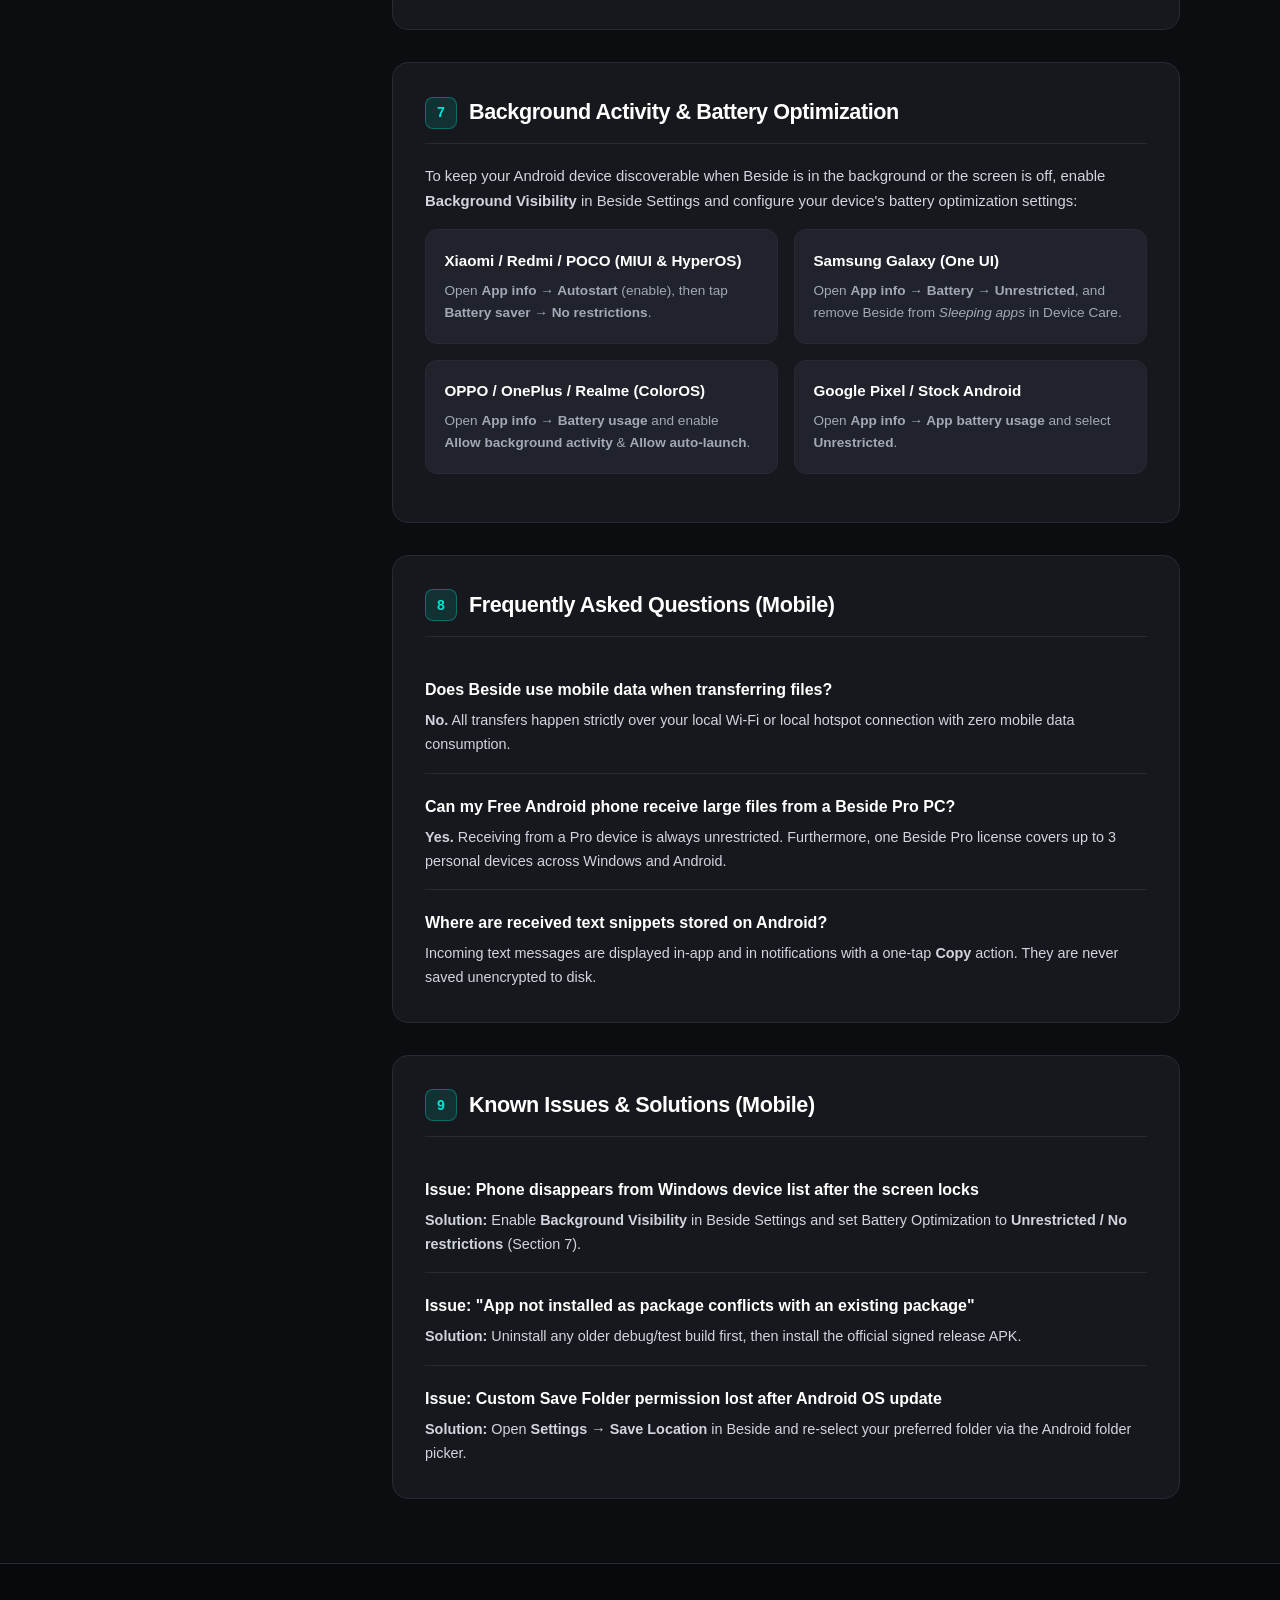
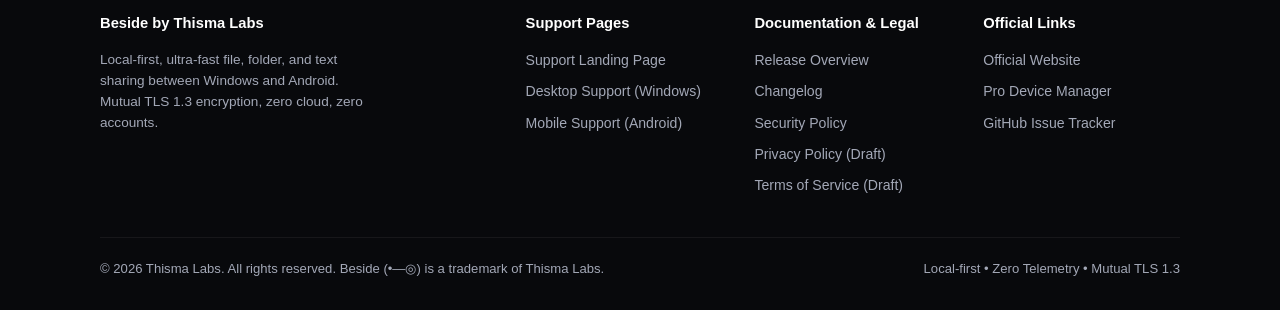
==== commit cb674527: "feat: update android support documentation and add device mockups" ====
--- a/index.html
+++ b/index.html
@@ -99,6 +99,23 @@
 
         <!-- Main Content -->
         <div class="support-content">
+          <!-- Android Mobile Visual Device Showcase -->
+          <div style="margin-bottom: 2rem; background: var(--card); border: 1px solid var(--border); border-radius: 18px; padding: 1.5rem; box-shadow: 0 10px 30px rgba(0,0,0,0.4);">
+            <div style="text-align: center; margin-bottom: 1rem;">
+              <div style="font-size: 0.75rem; font-weight: 700; color: var(--cyan); text-transform: uppercase; letter-spacing: 0.05em;">Android Mobile UI Architecture</div>
+              <h3 style="font-size: 1.25rem; font-weight: 800; color: var(--white); margin-top: 0.2rem;">Beside 4-Tab Mobile Navigation</h3>
+            </div>
+            <div style="text-align: center;">
+              <img src="assets/phone-hero-opt.png" alt="Beside Android Application running on Modern Smartphone" style="width: 100%; max-width: 320px; height: auto; display: block; margin: 0 auto; border-radius: 10px;" loading="lazy">
+            </div>
+            <div style="display: grid; grid-template-columns: repeat(auto-fit, minmax(180px, 1fr)); gap: 0.85rem; margin-top: 1.25rem; padding-top: 1.25rem; border-top: 1px solid var(--border); font-size: 0.82rem; color: var(--silver);">
+              <div><strong style="color: var(--white); display: block; margin-bottom: 0.2rem;">1. Home Tab</strong>Local identity status, nearby device cards with one-tap pair/send.</div>
+              <div><strong style="color: var(--white); display: block; margin-bottom: 0.2rem;">2. Activity Tab</strong>Categorized transfer logs (Files, Folders, Messages).</div>
+              <div><strong style="color: var(--white); display: block; margin-bottom: 0.2rem;">3. Trusted Tab</strong>Pinned cryptographic certificates with instant trust revocation.</div>
+              <div><strong style="color: var(--white); display: block; margin-bottom: 0.2rem;">4. Settings Tab</strong>Storage Access Framework (SAF) folder picker and background locks.</div>
+            </div>
+          </div>
+
           <!-- 1. Android Installation and Setup -->
           <section id="installation" class="support-section searchable-support-block">
             <div class="support-section-header">
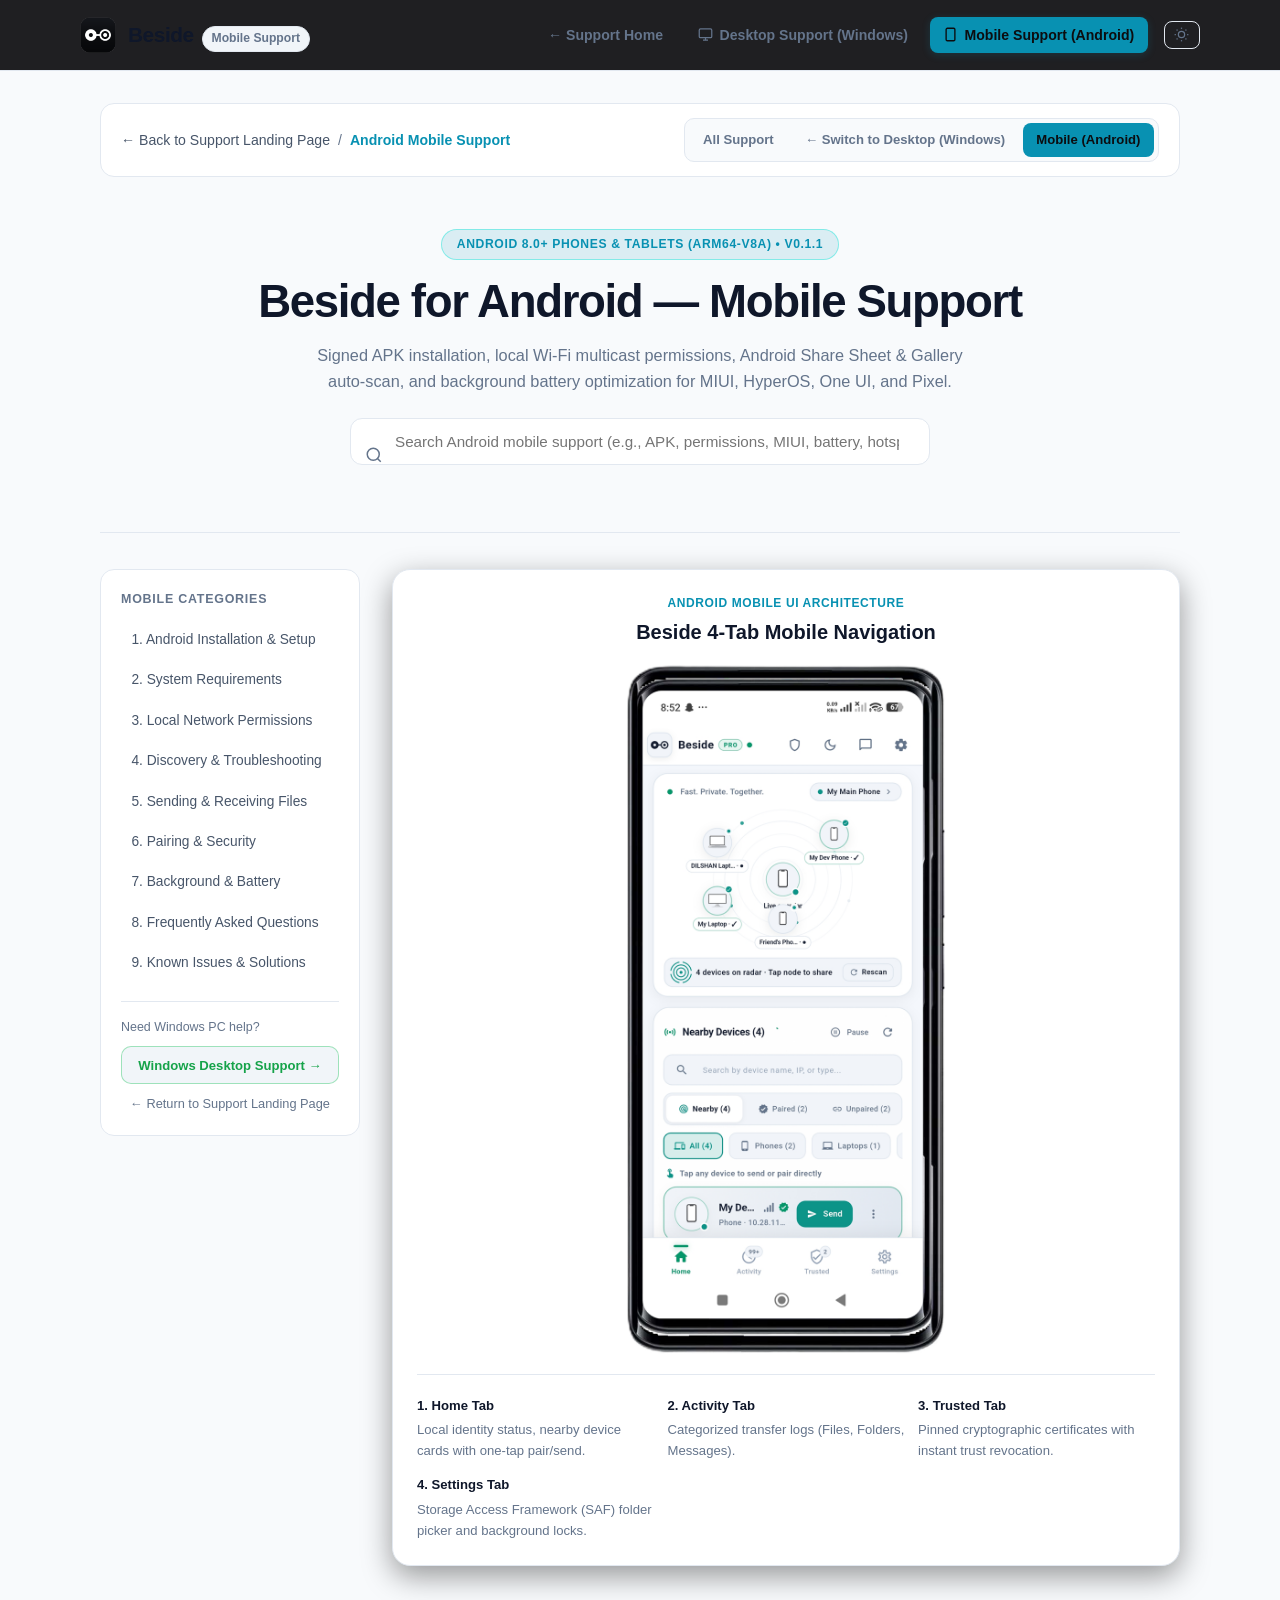
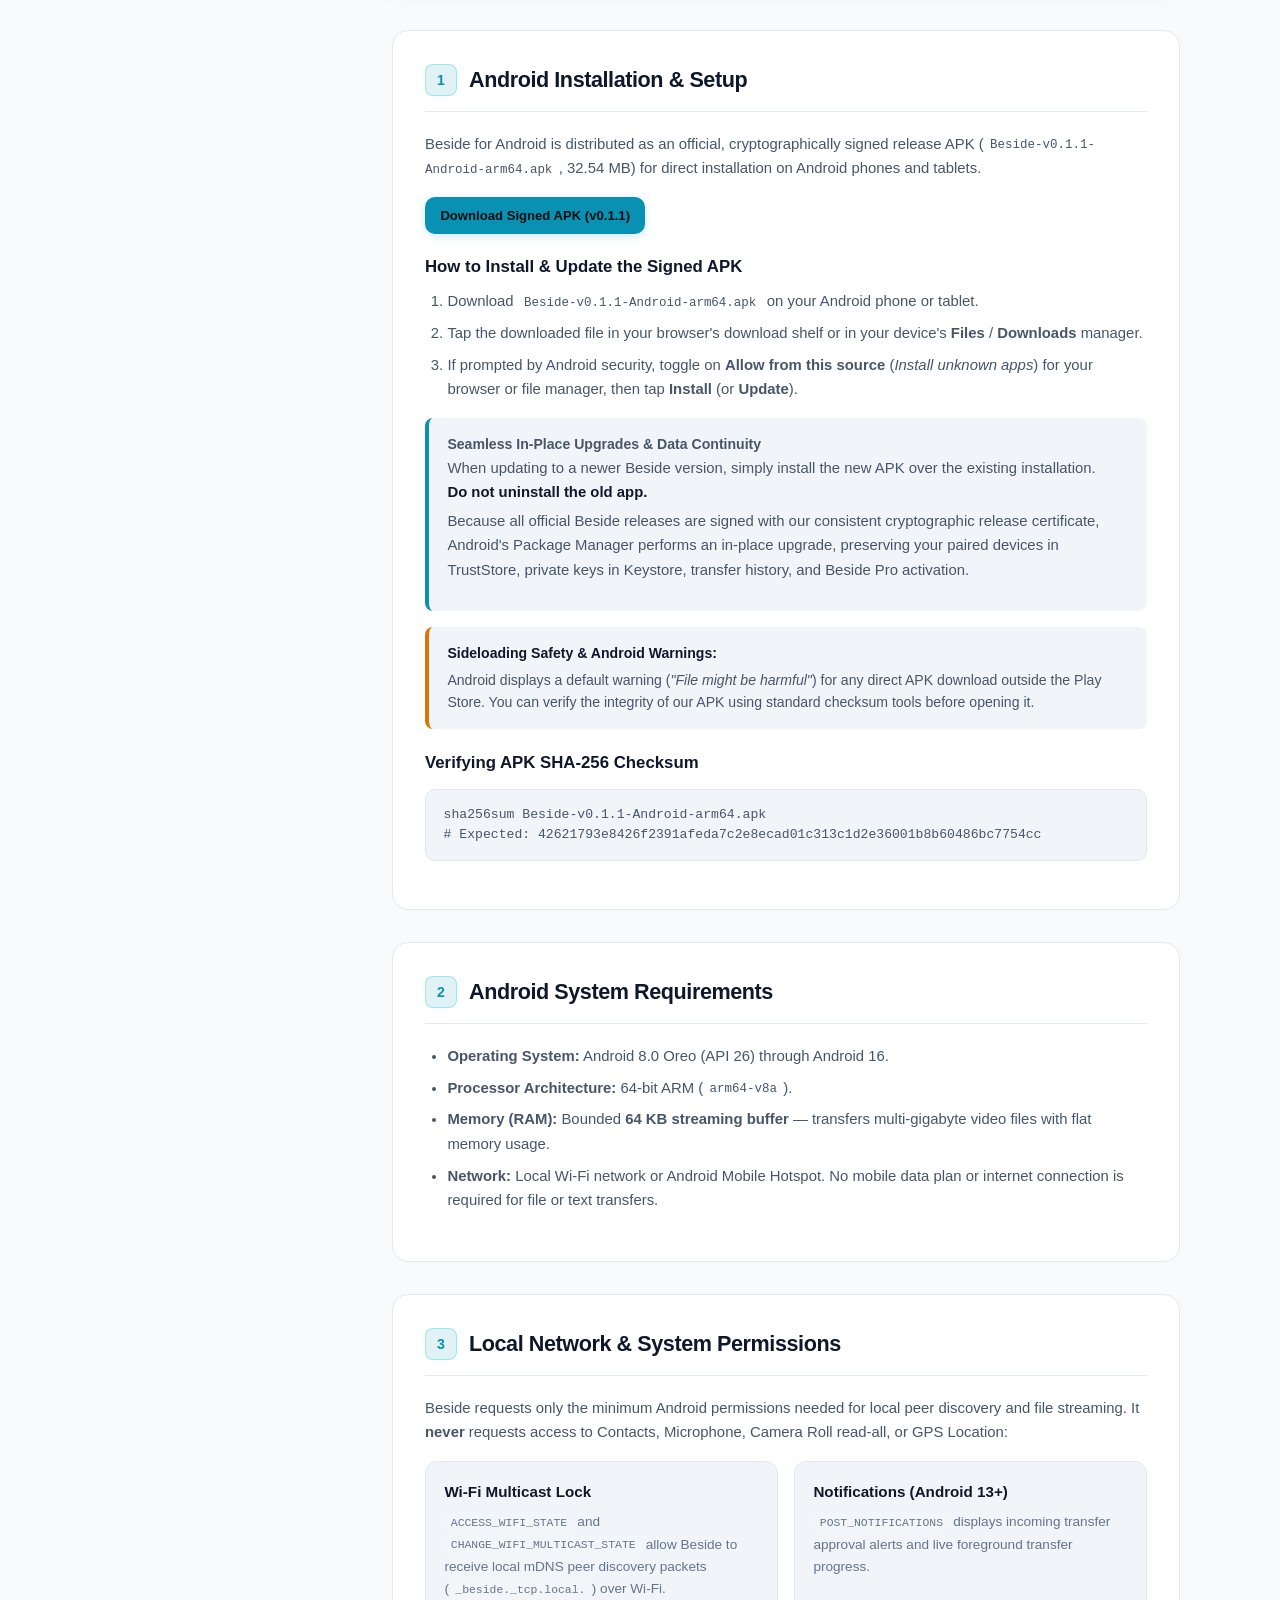
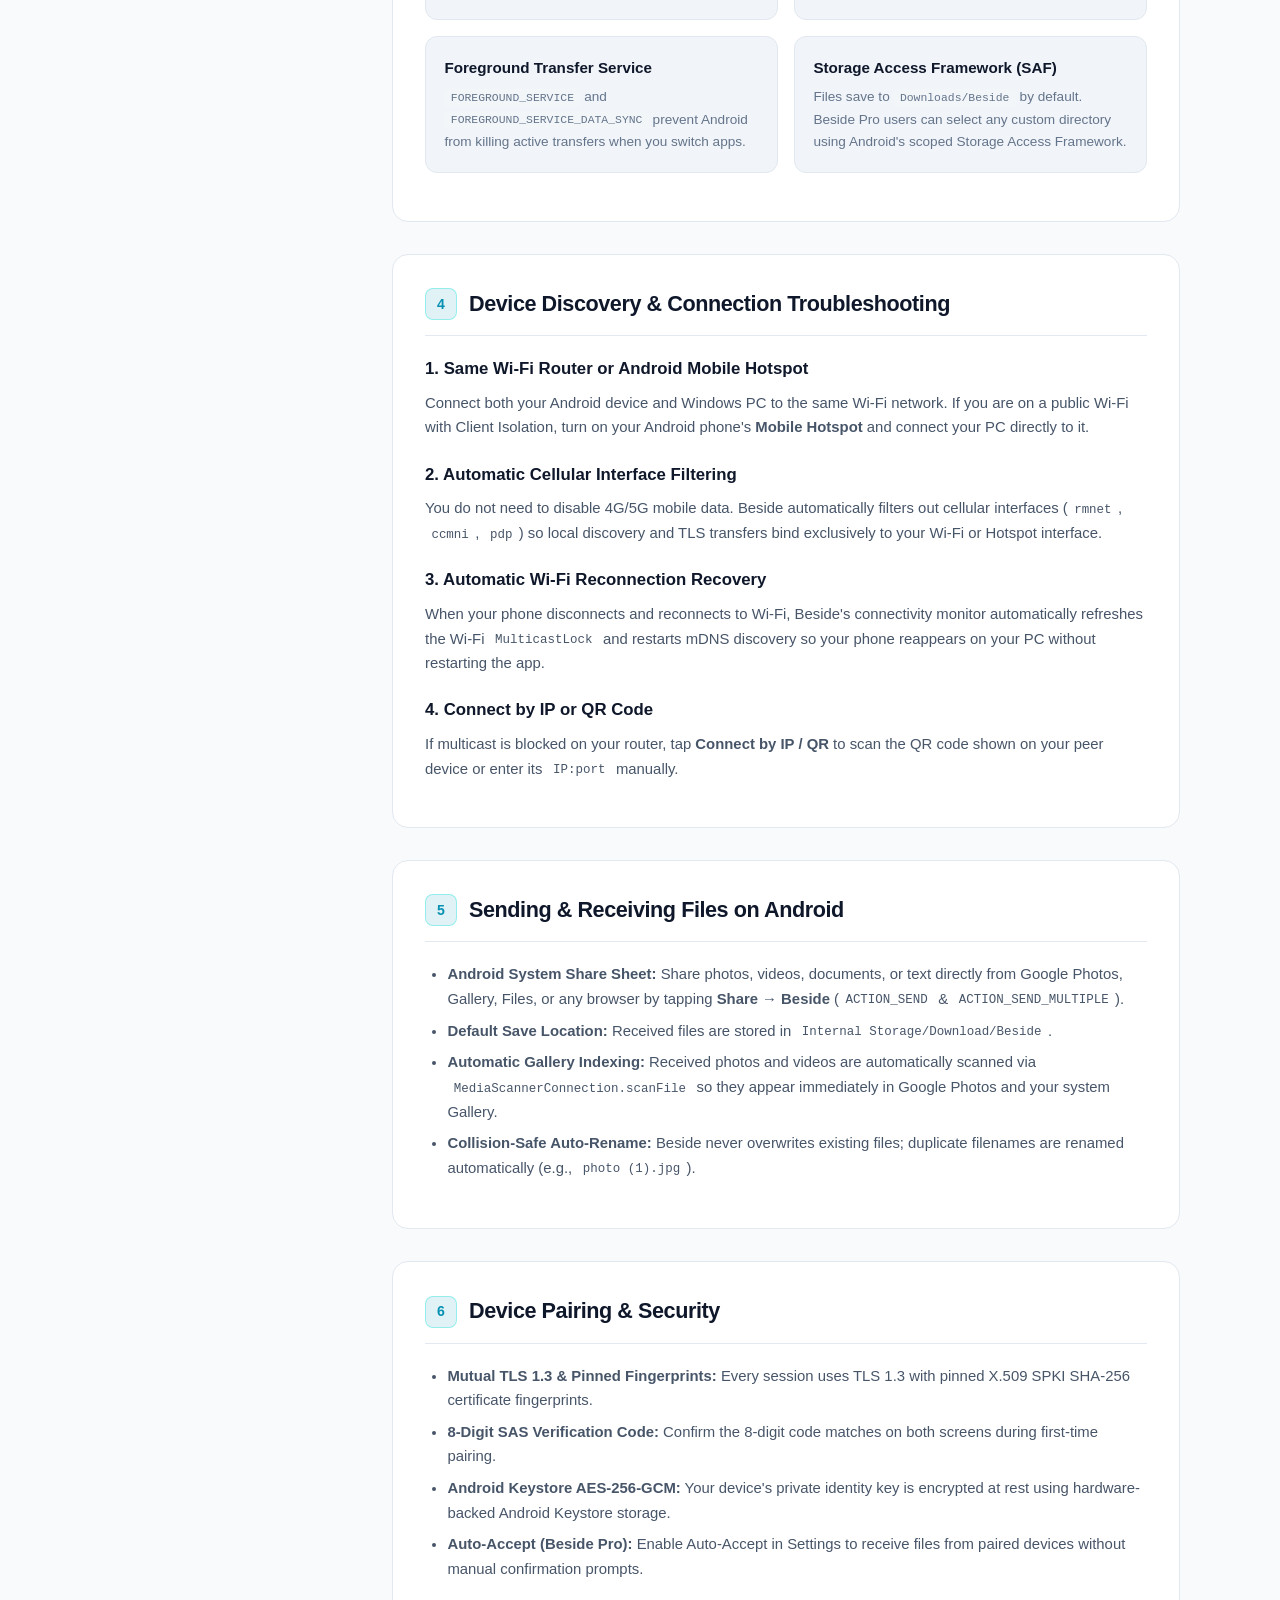
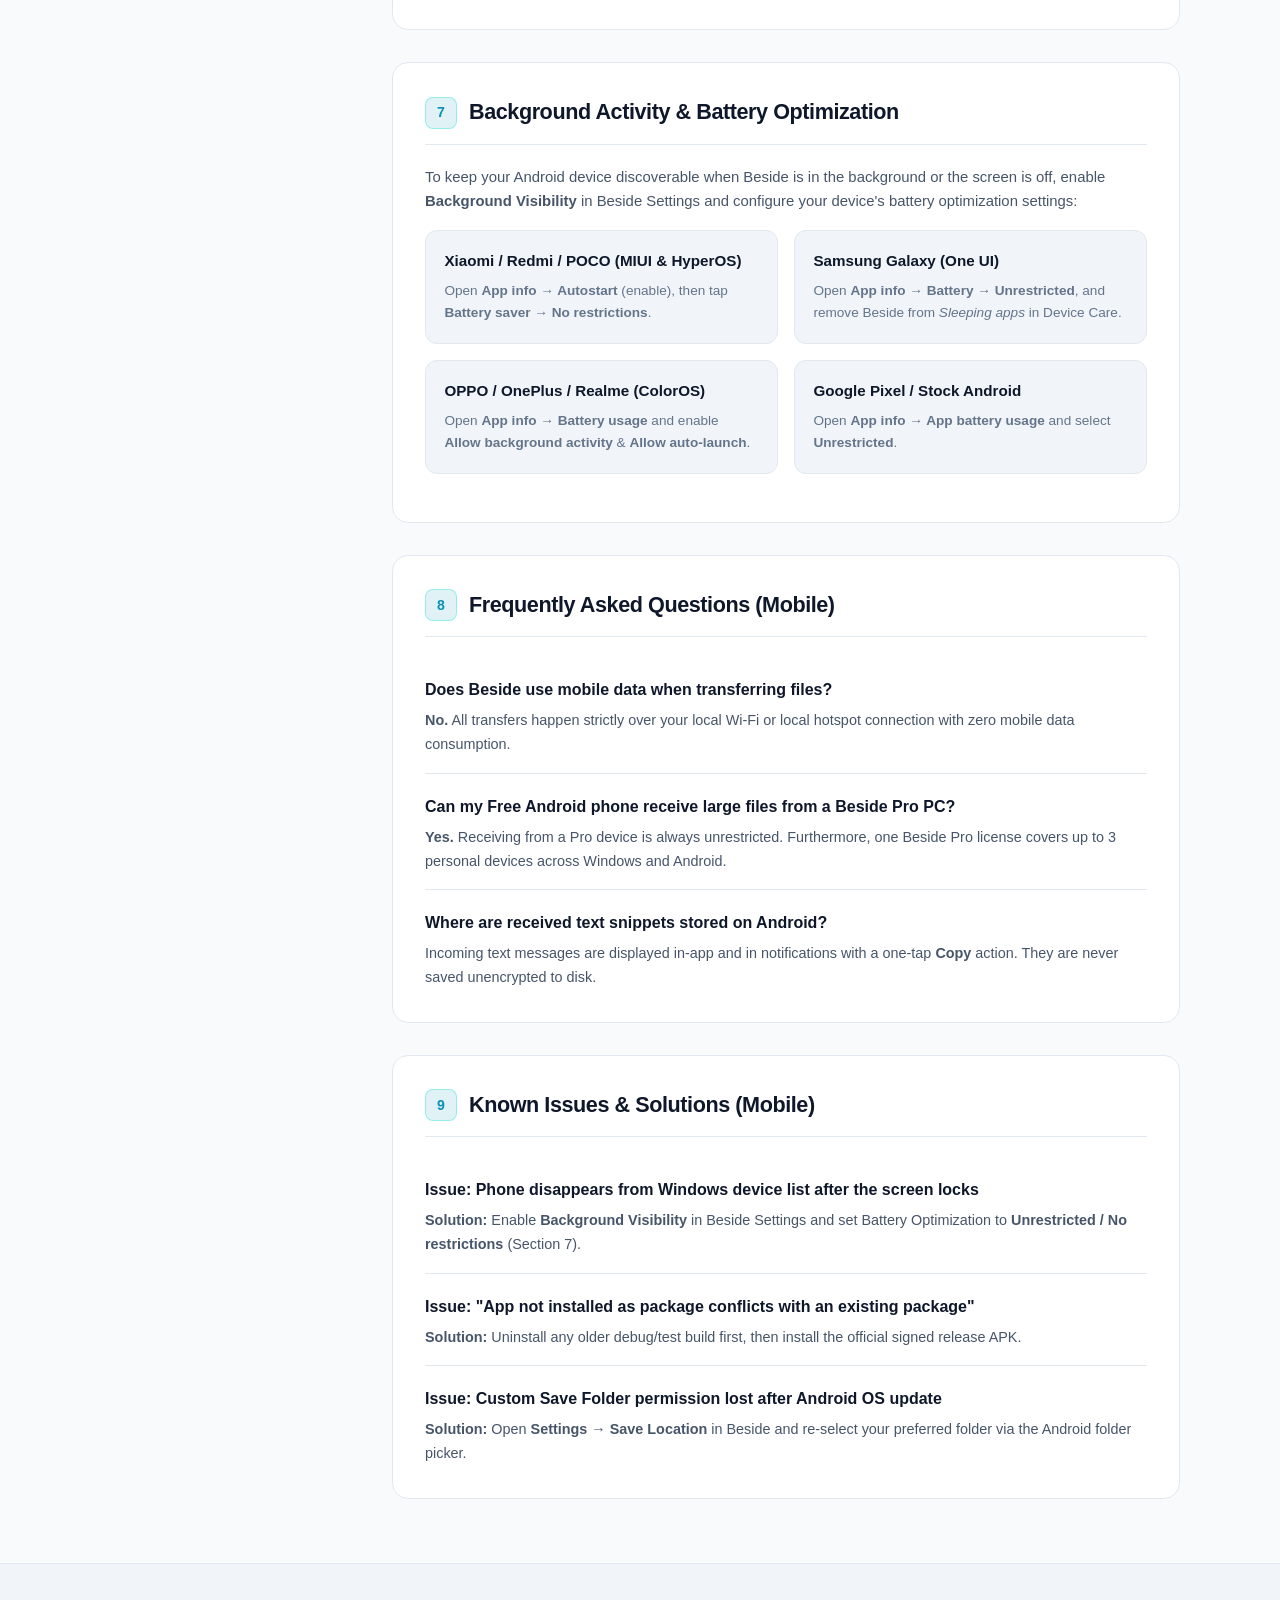
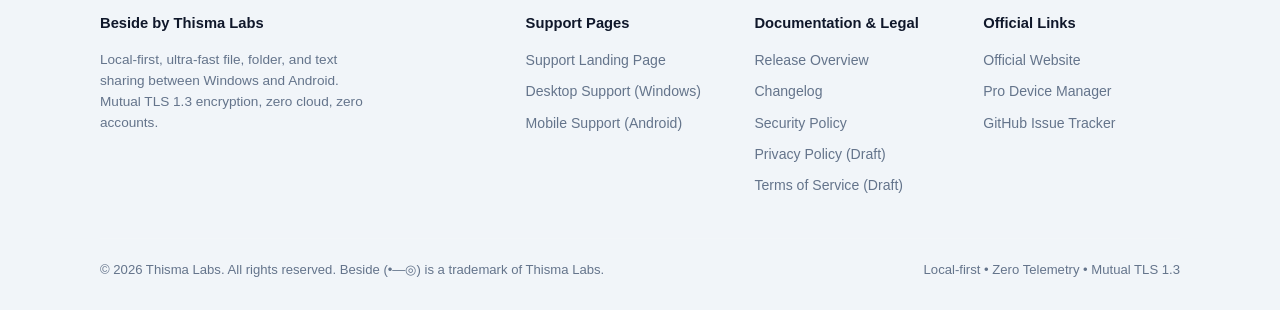
==== commit 1551ad13: "feat: add light and dark theme support with adaptive screenshots" ====
--- a/index.html
+++ b/index.html
@@ -7,6 +7,20 @@
   <meta name="description" content="Dedicated Android 8.0+ customer support for Beside: APK installation, local Wi-Fi multicast permissions, Share Sheet, Gallery auto-scan, and MIUI/HyperOS/One UI battery optimization.">
   <link rel="icon" type="image/png" href="assets/logo.png">
   <link rel="stylesheet" href="styles.css">
+  <script>
+    (function() {
+      var saved = localStorage.getItem('beside_theme');
+      if (saved === 'light' || (!saved && window.matchMedia && window.matchMedia('(prefers-color-scheme: light)').matches)) {
+        document.documentElement.setAttribute('data-theme', 'light');
+      }
+    })();
+    function toggleTheme() {
+      var cur = document.documentElement.getAttribute('data-theme') === 'light' ? 'light' : 'dark';
+      var next = cur === 'light' ? 'dark' : 'light';
+      document.documentElement.setAttribute('data-theme', next);
+      try { localStorage.setItem('beside_theme', next); } catch(e) {}
+    }
+  </script>
 </head>
 <body>
   <!-- Header & Navigation -->
@@ -30,6 +44,9 @@
           <svg width="15" height="15" viewBox="0 0 24 24" fill="none" stroke="currentColor" stroke-width="2.2"><rect x="5" y="2" width="14" height="20" rx="2"/><line x1="12" y1="18" x2="12.01" y2="18"/></svg>
           Mobile Support (Android)
         </a>
+        <button onclick="toggleTheme()" class="theme-toggle-btn" aria-label="Toggle theme" title="Toggle Light / Dark Theme" style="background: none; border: 1px solid var(--border); border-radius: 8px; color: var(--silver); padding: 0.35rem 0.6rem; cursor: pointer; display: inline-flex; align-items: center; justify-content: center; margin-left: 0.5rem;">
+          <svg width="15" height="15" viewBox="0 0 24 24" fill="none" stroke="currentColor" stroke-width="2"><circle cx="12" cy="12" r="5"/><line x1="12" y1="1" x2="12" y2="3"/><line x1="12" y1="21" x2="12" y2="23"/><line x1="4.22" y1="4.22" x2="5.64" y2="5.64"/><line x1="18.36" y1="18.36" x2="19.78" y2="19.78"/><line x1="1" y1="12" x2="3" y2="12"/><line x1="21" y1="12" x2="23" y2="12"/><line x1="4.22" y1="19.78" x2="5.64" y2="18.36"/><line x1="18.36" y1="5.64" x2="19.78" y2="4.22"/></svg>
+        </button>
       </nav>
     </div>
   </header>
@@ -106,7 +123,8 @@
               <h3 style="font-size: 1.25rem; font-weight: 800; color: var(--white); margin-top: 0.2rem;">Beside 4-Tab Mobile Navigation</h3>
             </div>
             <div style="text-align: center;">
-              <img src="assets/phone-hero-opt.png" alt="Beside Android Application running on Modern Smartphone" style="width: 100%; max-width: 320px; height: auto; display: block; margin: 0 auto; border-radius: 10px;" loading="lazy">
+              <img src="assets/phone-hero-opt.png" class="theme-img-dark" alt="Beside Android Application running on Modern Smartphone" style="width: 100%; max-width: 320px; height: auto; display: block; margin: 0 auto; border-radius: 10px;" loading="lazy">
+              <img src="assets/phone-hero-light-opt.png" class="theme-img-light" alt="Beside Android Application running on Modern Smartphone (Light Theme)" style="width: 100%; max-width: 320px; height: auto; display: none; margin: 0 auto; border-radius: 10px;" loading="lazy">
             </div>
             <div style="display: grid; grid-template-columns: repeat(auto-fit, minmax(180px, 1fr)); gap: 0.85rem; margin-top: 1.25rem; padding-top: 1.25rem; border-top: 1px solid var(--border); font-size: 0.82rem; color: var(--silver);">
               <div><strong style="color: var(--white); display: block; margin-bottom: 0.2rem;">1. Home Tab</strong>Local identity status, nearby device cards with one-tap pair/send.</div>
--- a/styles.css
+++ b/styles.css
@@ -29,6 +29,51 @@
   --max-w: 1120px;
 }
 
+[data-theme="light"] {
+  --bg: #F8FAFC;
+  --bg-footer: #F1F5F9;
+  --card: #FFFFFF;
+  --card-elevated: #F1F5F9;
+  --card-hover: #E2E8F0;
+  --border: #E2E8F0;
+  --border-focus: #CBD5E1;
+  --emerald: #16A34A;
+  --emerald-subtle: rgba(22, 163, 74, 0.12);
+  --emerald-glow: rgba(22, 163, 74, 0.20);
+  --cyan: #0891B2;
+  --cyan-subtle: rgba(8, 145, 178, 0.12);
+  --cyan-glow: rgba(8, 145, 178, 0.20);
+  --amber: #D97706;
+  --amber-subtle: rgba(217, 119, 6, 0.12);
+  --white: #0F172A;
+  --silver: #64748B;
+  --silver-light: #475569;
+}
+
+/* Theme image switching */
+[data-theme="light"] .theme-img-dark { display: none !important; }
+[data-theme="light"] .theme-img-light { display: block !important; }
+
+:root:not([data-theme="light"]) .theme-img-light { display: none !important; }
+:root:not([data-theme="light"]) .theme-img-dark { display: block !important; }
+
+@media (prefers-color-scheme: light) {
+  :root:not([data-theme="dark"]) {
+    --bg: #F8FAFC;
+    --bg-footer: #F1F5F9;
+    --card: #FFFFFF;
+    --card-elevated: #F1F5F9;
+    --card-hover: #E2E8F0;
+    --border: #E2E8F0;
+    --border-focus: #CBD5E1;
+    --white: #0F172A;
+    --silver: #64748B;
+    --silver-light: #475569;
+  }
+  :root:not([data-theme="dark"]) .theme-img-dark { display: none !important; }
+  :root:not([data-theme="dark"]) .theme-img-light { display: block !important; }
+}
+
 * {
   box-sizing: border-box;
   margin: 0;
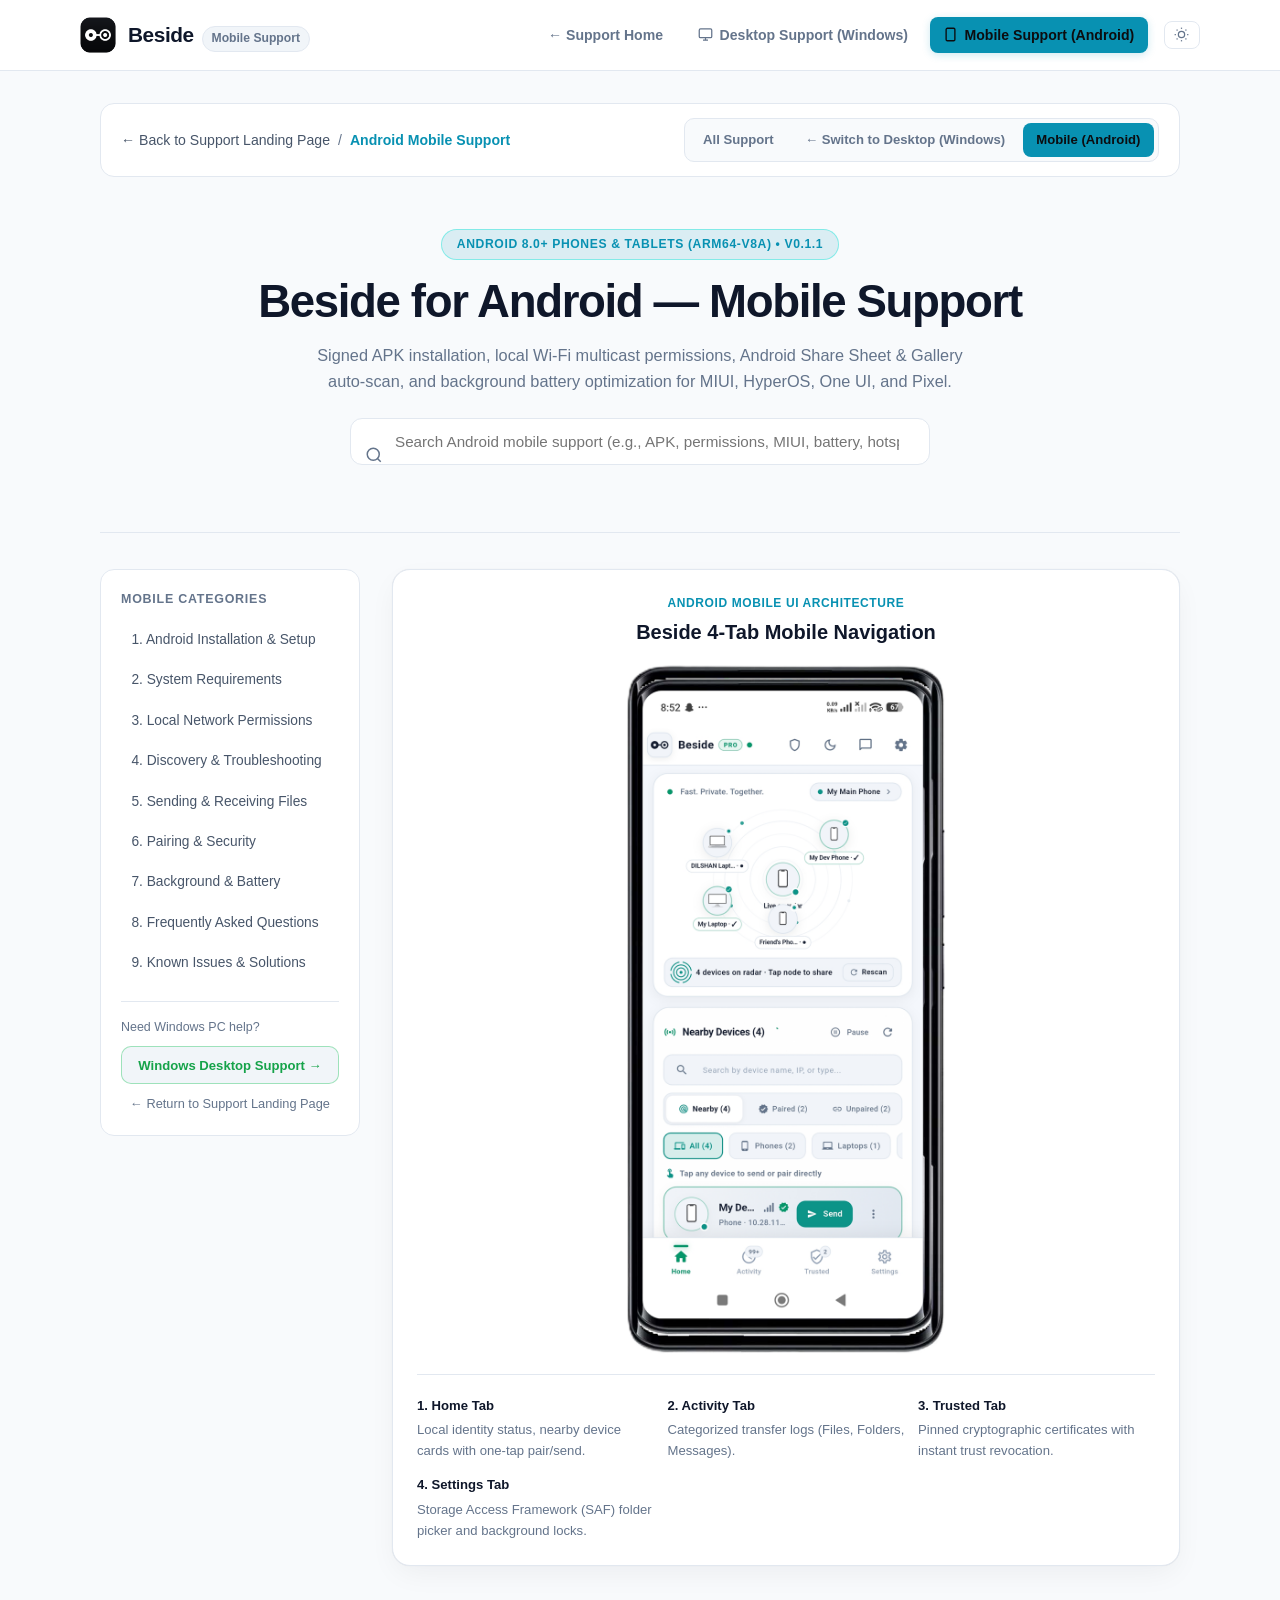
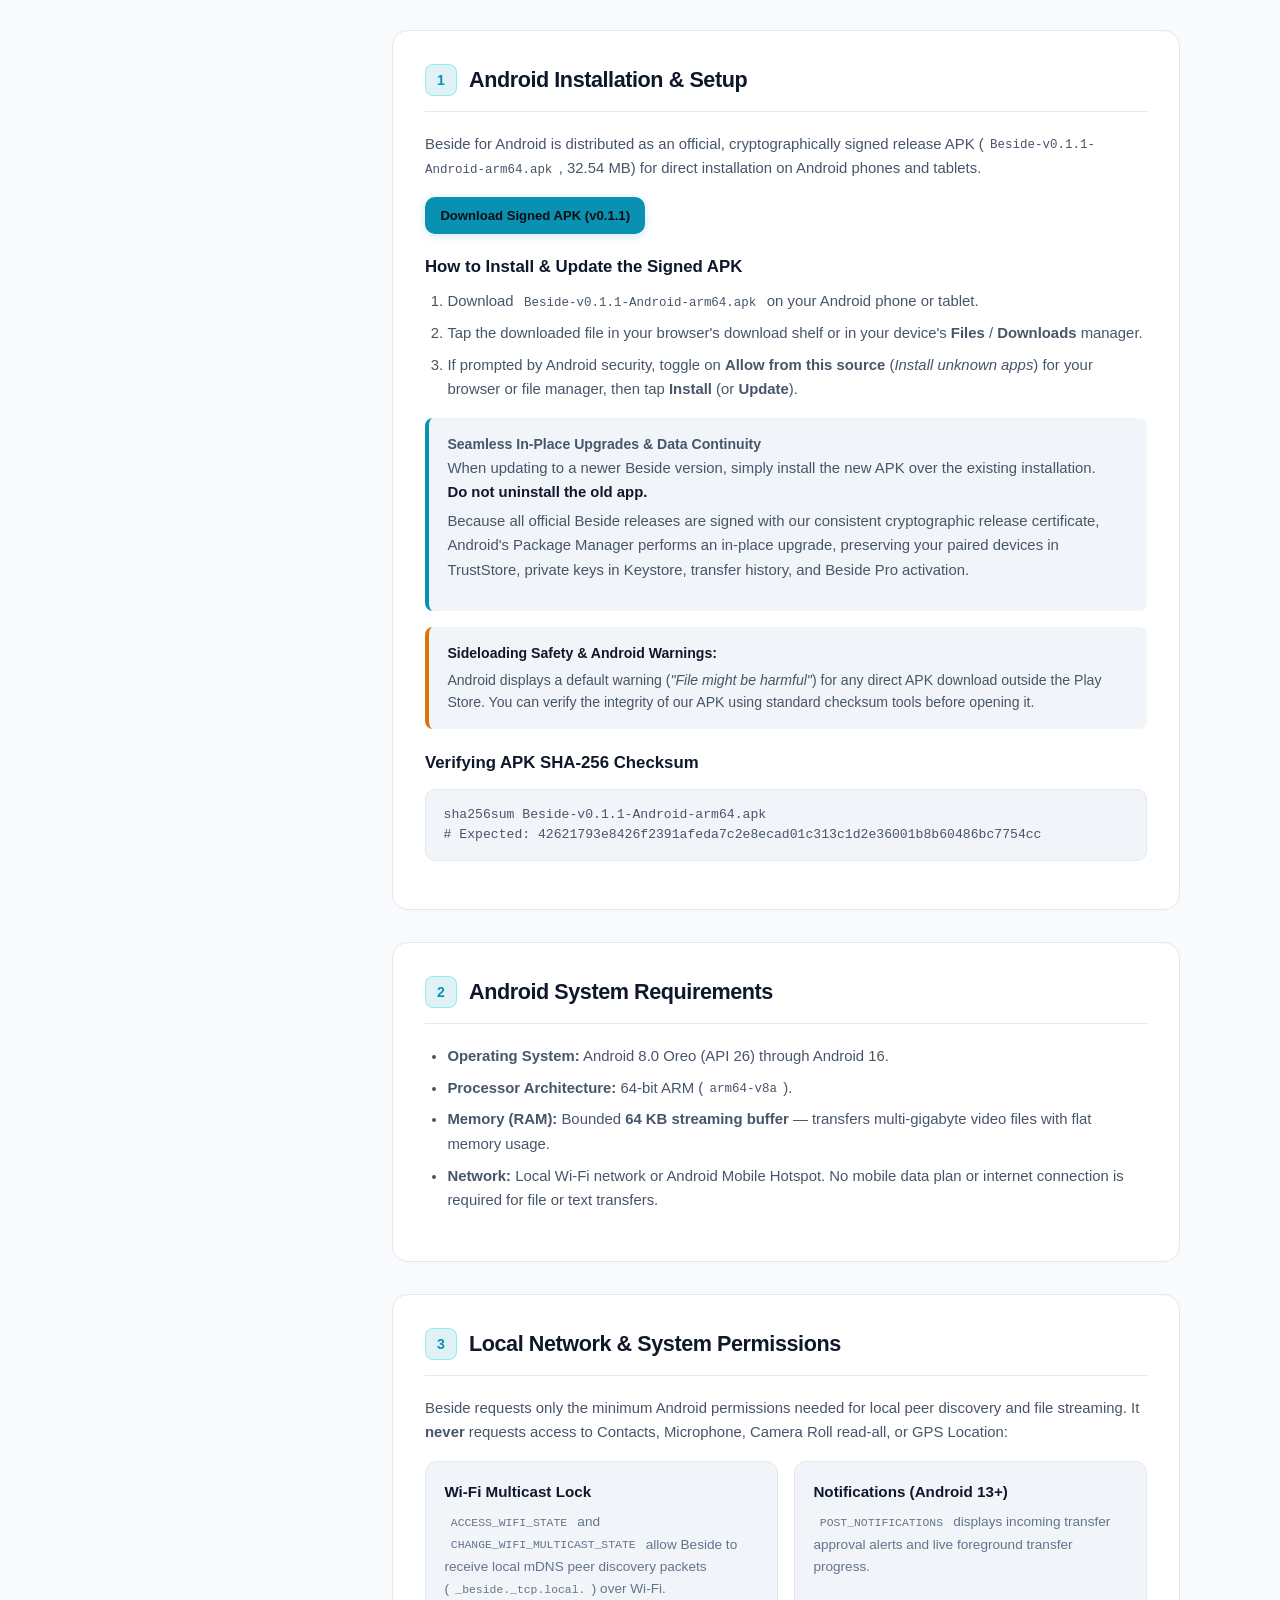
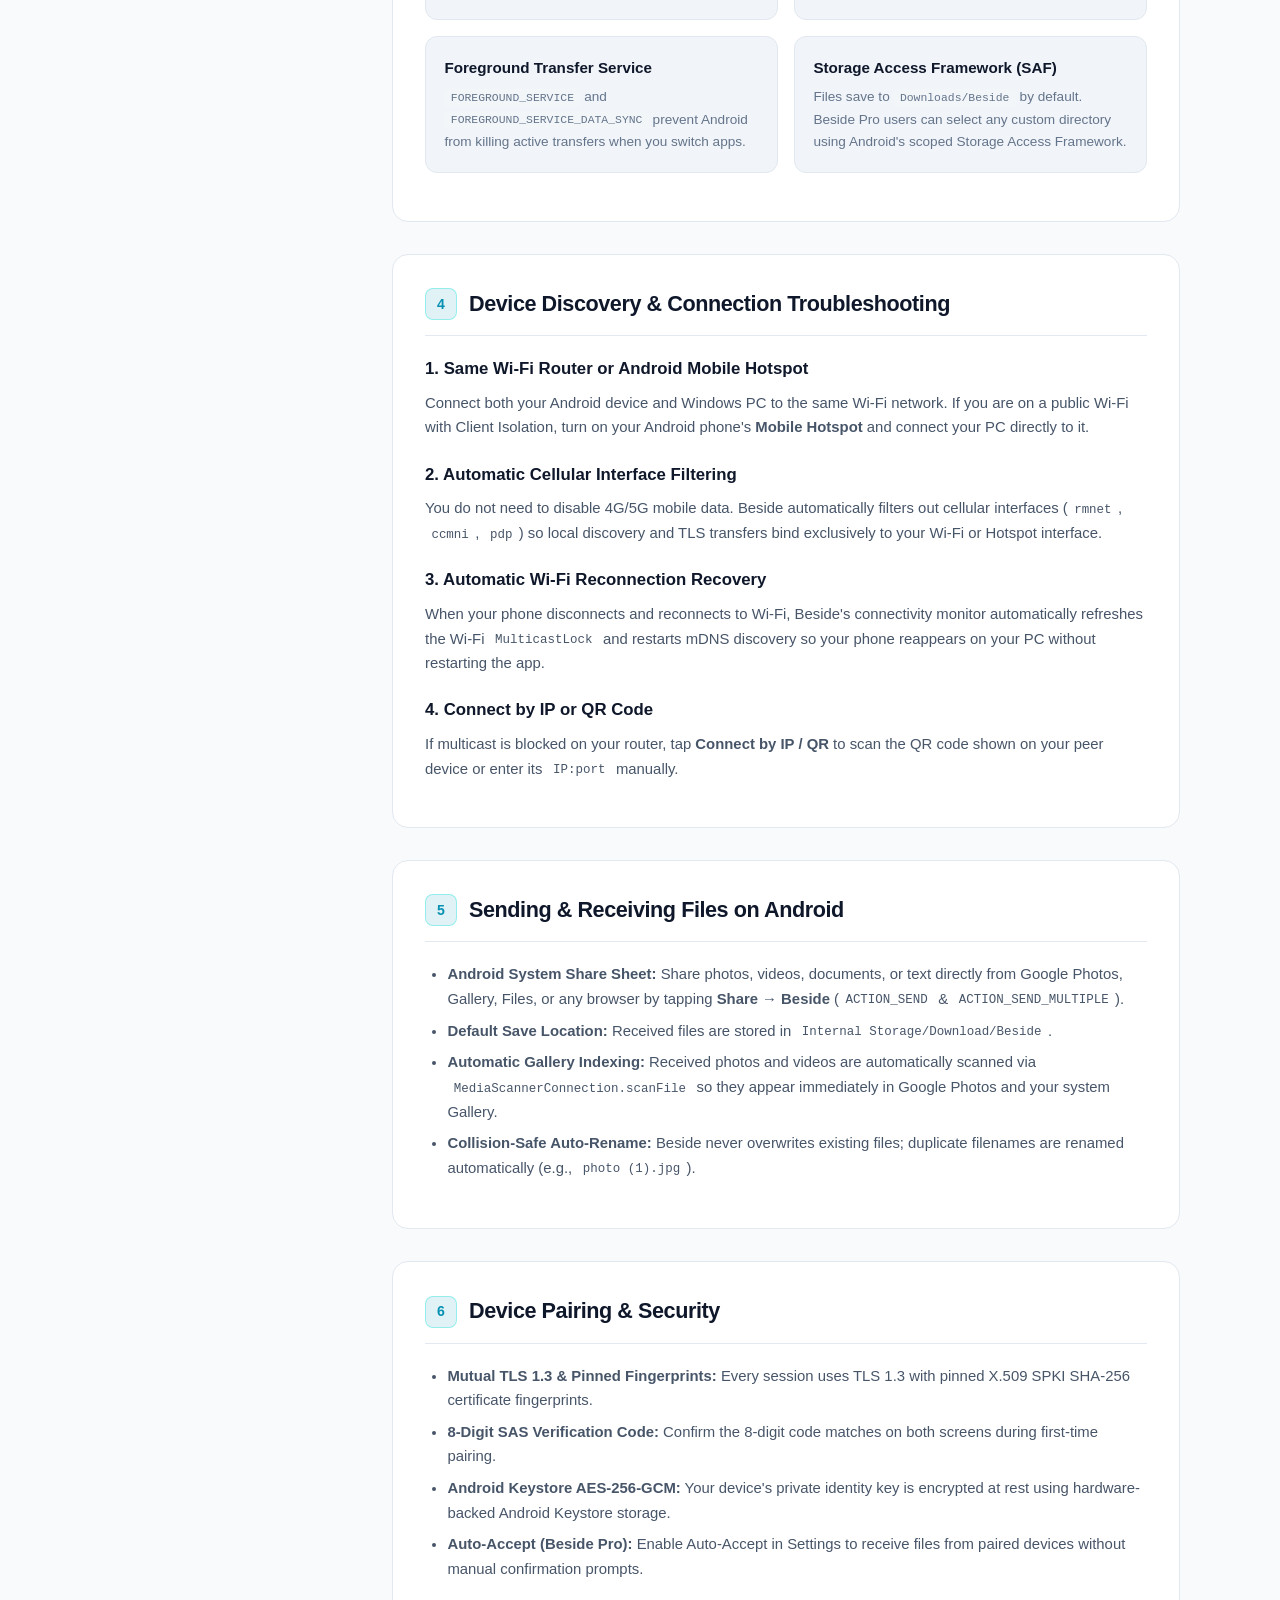
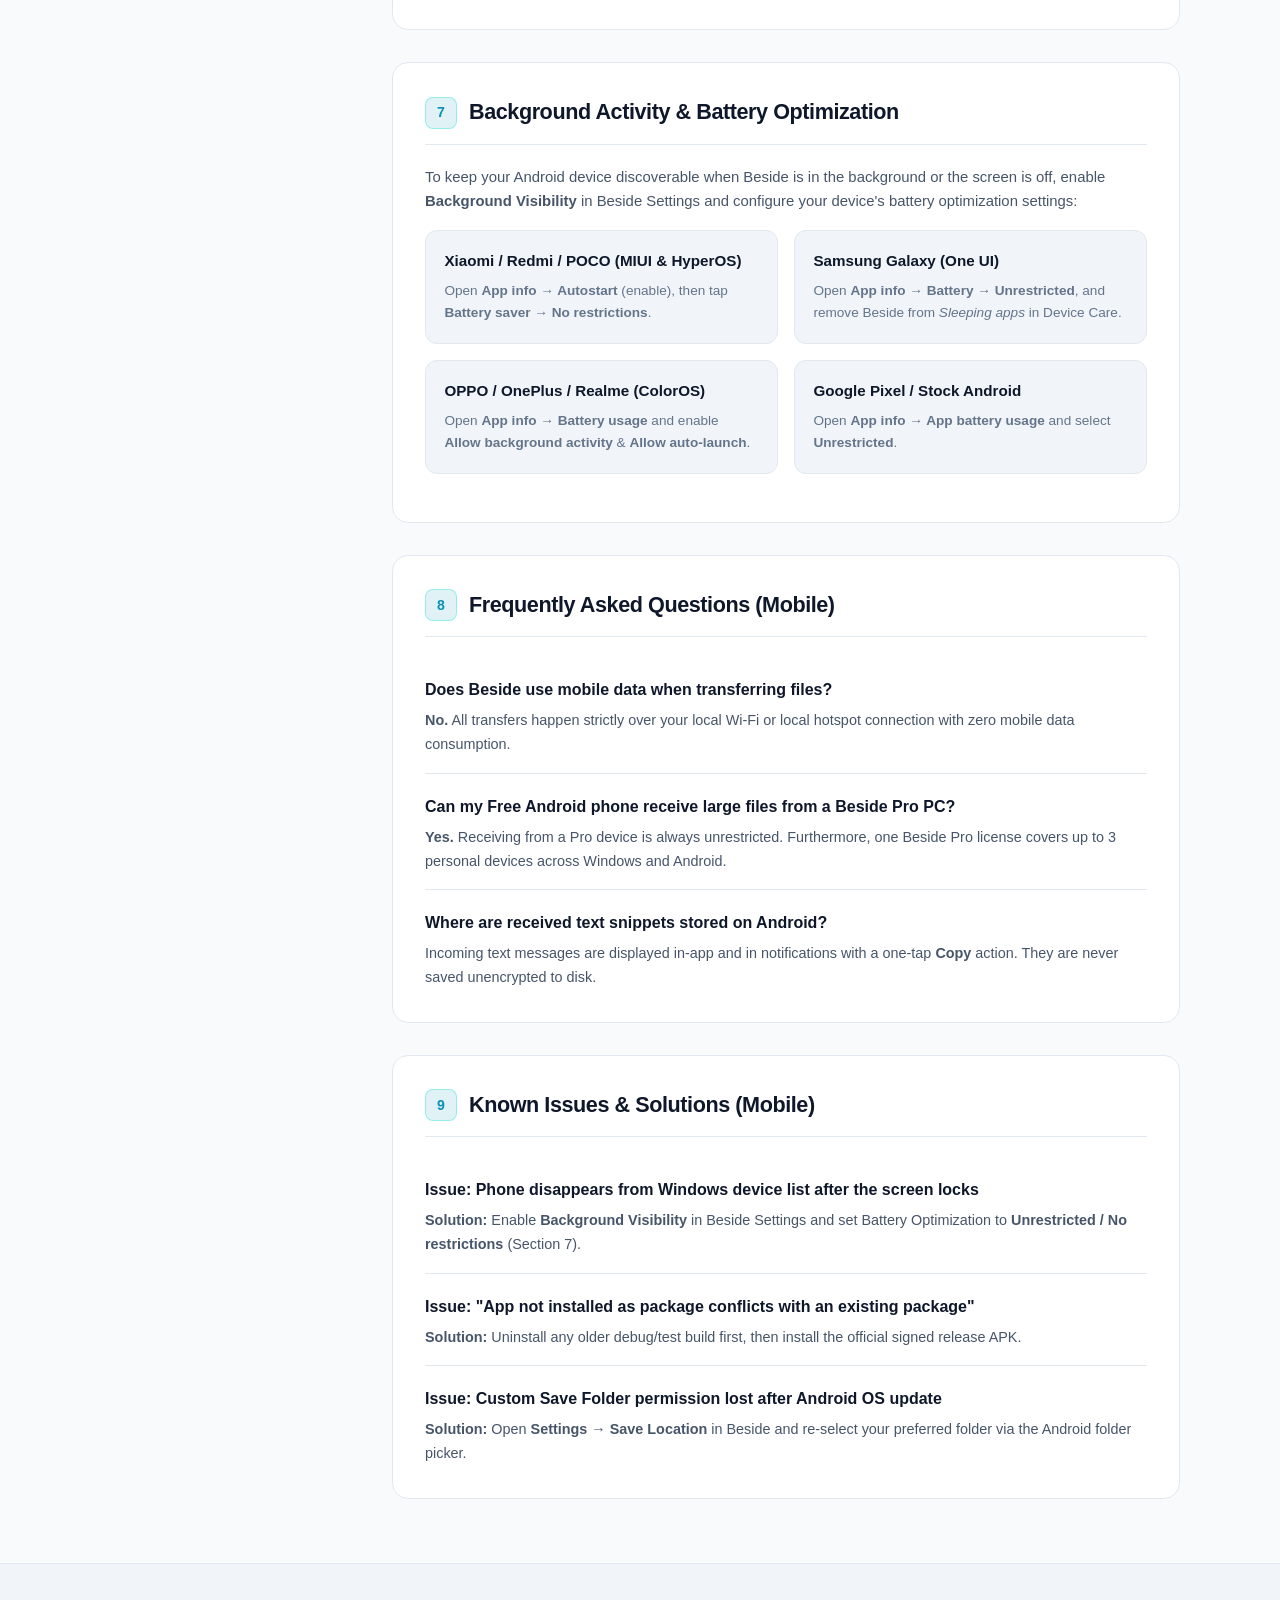
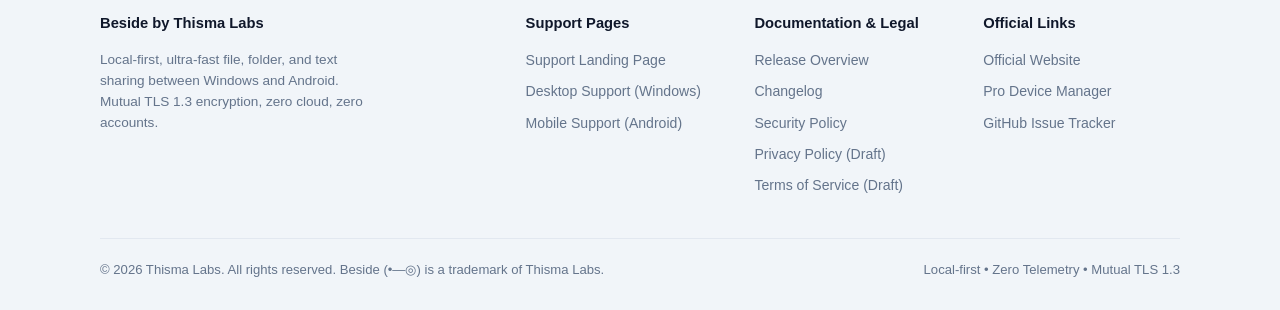
==== commit 74b063a3: "fix(ui): complete light theme styling and shadow tokens" ====
--- a/index.html
+++ b/index.html
@@ -117,7 +117,7 @@
         <!-- Main Content -->
         <div class="support-content">
           <!-- Android Mobile Visual Device Showcase -->
-          <div style="margin-bottom: 2rem; background: var(--card); border: 1px solid var(--border); border-radius: 18px; padding: 1.5rem; box-shadow: 0 10px 30px rgba(0,0,0,0.4);">
+          <div style="margin-bottom: 2rem; background: var(--card); border: 1px solid var(--border); border-radius: 18px; padding: 1.5rem; box-shadow: var(--shadow-card);">
             <div style="text-align: center; margin-bottom: 1rem;">
               <div style="font-size: 0.75rem; font-weight: 700; color: var(--cyan); text-transform: uppercase; letter-spacing: 0.05em;">Android Mobile UI Architecture</div>
               <h3 style="font-size: 1.25rem; font-weight: 800; color: var(--white); margin-top: 0.2rem;">Beside 4-Tab Mobile Navigation</h3>
--- a/styles.css
+++ b/styles.css
@@ -8,6 +8,7 @@
 :root {
   --bg: #0C0D10;
   --bg-footer: #08090C;
+  --header-bg: rgba(12, 13, 16, 0.90);
   --card: #16181D;
   --card-elevated: #20232B;
   --card-hover: #262A34;
@@ -24,6 +25,7 @@
   --white: #FFFFFF;
   --silver: #A3A8B7;
   --silver-light: #D1D5E0;
+  --shadow-card: 0 10px 30px rgba(0, 0, 0, 0.4);
   --font-sans: -apple-system, BlinkMacSystemFont, "Segoe UI", Roboto, Inter, Helvetica, Arial, sans-serif;
   --font-mono: ui-monospace, "Cascadia Code", "JetBrains Mono", Consolas, monospace;
   --max-w: 1120px;
@@ -32,6 +34,7 @@
 [data-theme="light"] {
   --bg: #F8FAFC;
   --bg-footer: #F1F5F9;
+  --header-bg: rgba(255, 255, 255, 0.92);
   --card: #FFFFFF;
   --card-elevated: #F1F5F9;
   --card-hover: #E2E8F0;
@@ -48,6 +51,7 @@
   --white: #0F172A;
   --silver: #64748B;
   --silver-light: #475569;
+  --shadow-card: 0 10px 30px -5px rgba(15, 23, 42, 0.06), 0 0 1px rgba(15, 23, 42, 0.1);
 }
 
 /* Theme image switching */
@@ -61,6 +65,7 @@
   :root:not([data-theme="dark"]) {
     --bg: #F8FAFC;
     --bg-footer: #F1F5F9;
+    --header-bg: rgba(255, 255, 255, 0.92);
     --card: #FFFFFF;
     --card-elevated: #F1F5F9;
     --card-hover: #E2E8F0;
@@ -69,6 +74,7 @@
     --white: #0F172A;
     --silver: #64748B;
     --silver-light: #475569;
+    --shadow-card: 0 10px 30px -5px rgba(15, 23, 42, 0.06), 0 0 1px rgba(15, 23, 42, 0.1);
   }
   :root:not([data-theme="dark"]) .theme-img-dark { display: none !important; }
   :root:not([data-theme="dark"]) .theme-img-light { display: block !important; }
@@ -114,7 +120,7 @@
   position: sticky;
   top: 0;
   z-index: 100;
-  background: rgba(12, 13, 16, 0.92);
+  background: var(--header-bg);
   backdrop-filter: blur(14px);
   -webkit-backdrop-filter: blur(14px);
   border-bottom: 1px solid var(--border);
@@ -783,7 +789,7 @@
 }
 
 .footer-bottom {
-  border-top: 1px solid rgba(255, 255, 255, 0.06);
+  border-top: 1px solid var(--border);
   padding-top: 1.25rem;
   display: flex;
   align-items: center;
@@ -791,6 +797,7 @@
   flex-wrap: wrap;
   gap: 1rem;
   font-size: 0.82rem;
+  color: var(--silver);
 }
 
 /* Responsive Breakpoints */
